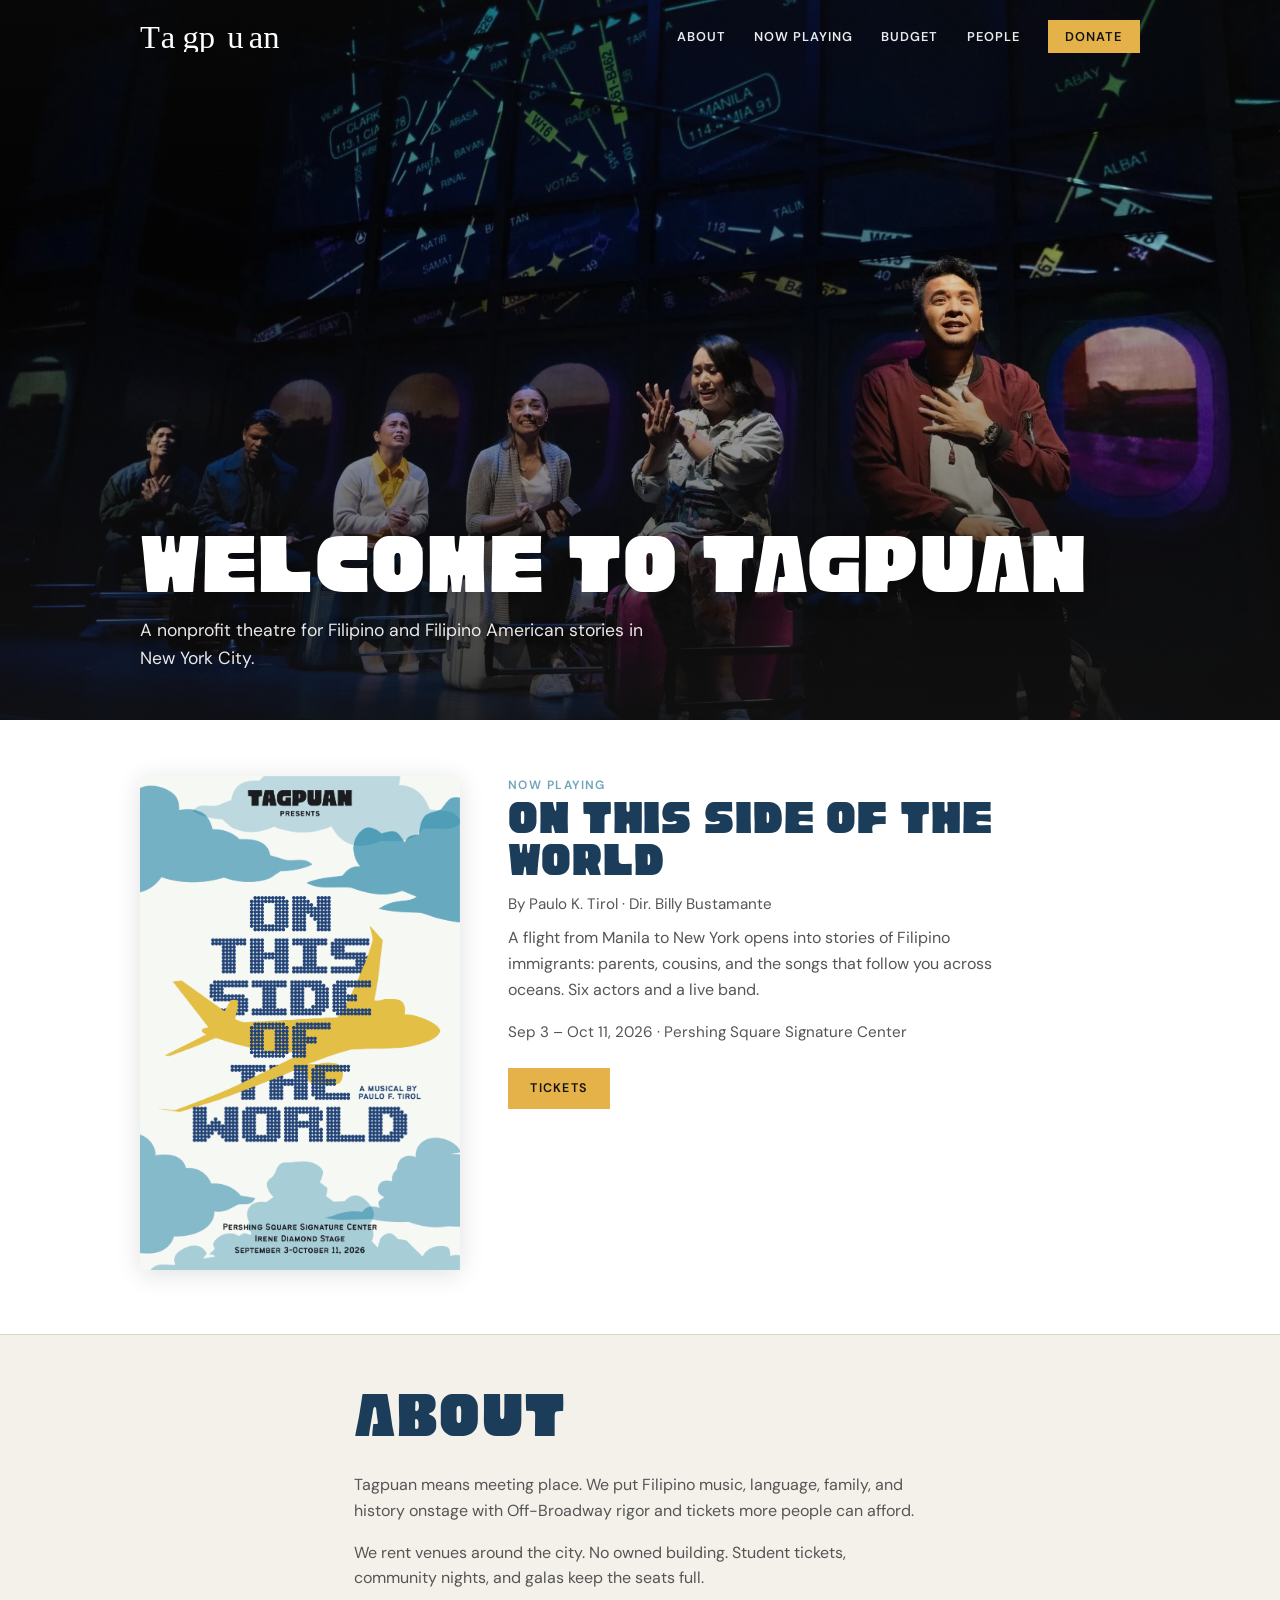
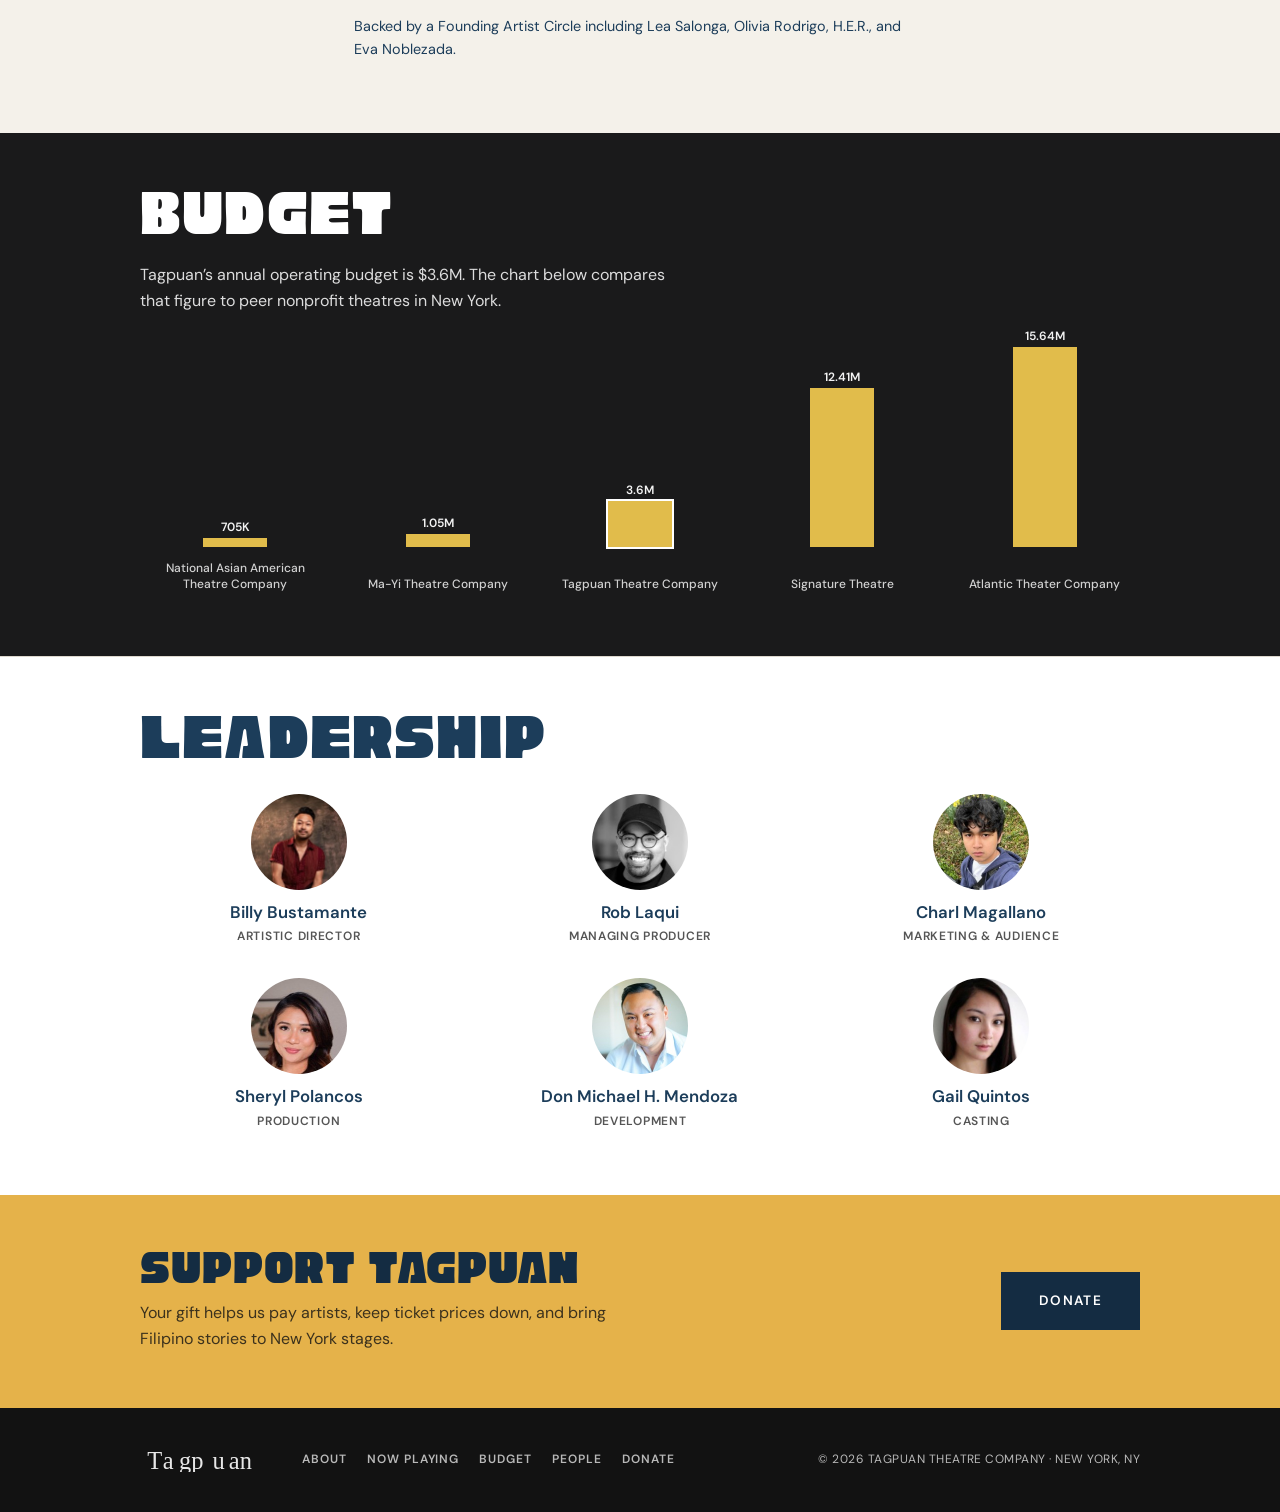
==== index.html @ f2539e23 "Add Tagpuan Theatre Company class website. Single-page site with hero, show, budget chart, leadershi" ====
<!DOCTYPE html>
<html lang="en">
<head>
  <meta charset="UTF-8" />
  <meta name="viewport" content="width=device-width, initial-scale=1.0" />
  <meta name="description" content="Tagpuan Theatre Company — Filipino and Filipino American stories on New York stages." />
  <title>Tagpuan Theatre Company</title>
  <link rel="preconnect" href="https://fonts.googleapis.com" />
  <link rel="preconnect" href="https://fonts.gstatic.com" crossorigin />
  <link href="https://fonts.googleapis.com/css2?family=DM+Sans:wght@400;500;600&display=swap" rel="stylesheet" />
  <link rel="stylesheet" href="styles.css" />
</head>
<body>
  <main>
    <section class="hero" aria-labelledby="hero-heading">
      <header class="site-header">
        <nav class="nav" aria-label="Main">
          <a class="logo" href="#">
            <img src="Tagpuan.svg" alt="Tagpuan" width="130" height="27" />
          </a>
          <button class="nav-toggle" type="button" aria-expanded="false" aria-controls="nav-menu" aria-label="Open menu">
            <span></span><span></span><span></span>
          </button>
          <ul id="nav-menu" class="nav-links">
            <li><a href="#about">About</a></li>
            <li><a href="#show">Now Playing</a></li>
            <li><a href="#budget">Budget</a></li>
            <li><a href="#people">People</a></li>
            <li><a href="#support" class="btn-nav">Donate</a></li>
          </ul>
        </nav>
      </header>
      <img
        class="hero-img"
        src="actors.png"
        alt="Cast of On This Side of the World on stage"
        width="1600"
        height="900"
      />
      <div class="hero-content wrap">
        <h1 id="hero-heading">Welcome to Tagpuan</h1>
        <p class="hero-lead">
          A nonprofit theatre for Filipino and Filipino American stories in New York City.
        </p>
      </div>
    </section>

    <section id="show" class="now-playing">
      <div class="wrap">
        <article class="show-card">
          <a class="show-poster-link" href="#support">
            <img
              src="OTSOTW.png"
              alt="On This Side of the World poster"
              width="1651"
              height="2551"
            />
          </a>
          <div class="show-info">
            <p class="show-kicker">Now Playing</p>
            <h2>On This Side of the World</h2>
            <p class="show-meta">By Paulo K. Tirol · Dir. Billy Bustamante</p>
            <p class="show-blurb">
              A flight from Manila to New York opens into stories of Filipino immigrants: parents, cousins,
              and the songs that follow you across oceans. Six actors and a live band.
            </p>
            <p class="show-dates">Sep 3 – Oct 11, 2026 · Pershing Square Signature Center</p>
            <a class="btn" href="#support">Tickets</a>
          </div>
        </article>
      </div>
    </section>

    <section id="about" class="about">
      <div class="wrap about-wrap">
        <h2 class="block-title">About</h2>
        <p>
          Tagpuan means meeting place. We put Filipino music, language, family, and history onstage
          with Off-Broadway rigor and tickets more people can afford.
        </p>
        <p>
          We rent venues around the city. No owned building. Student tickets, community nights, and galas
          keep the seats full.
        </p>
        <p class="about-note">
          Backed by a Founding Artist Circle including Lea Salonga, Olivia Rodrigo, H.E.R., and Eva Noblezada.
        </p>
      </div>
    </section>

    <section id="budget" class="budget">
      <div class="wrap">
        <h2 class="budget-heading">Budget</h2>
        <p class="budget-note">
          Tagpuan’s annual operating budget is $3.6M. The chart below compares that figure to peer nonprofit theatres in New York.
        </p>
        <figure class="budget-chart" aria-label="Annual operating budgets: National Asian American Theatre Company, Ma-Yi Theatre Company, Tagpuan Theatre Company, Signature Theatre, Atlantic Theater Company">
          <div class="bars" role="list">
            <div class="bar" role="listitem">
              <div class="bar-body">
                <div class="bar-column">
                  <span class="bar-value">705K</span>
                  <span class="bar-fill" style="height: 9px"></span>
                </div>
              </div>
              <span class="bar-label">National Asian American Theatre Company</span>
            </div>
            <div class="bar" role="listitem">
              <div class="bar-body">
                <div class="bar-column">
                  <span class="bar-value">1.05M</span>
                  <span class="bar-fill" style="height: 13px"></span>
                </div>
              </div>
              <span class="bar-label">Ma-Yi Theatre Company</span>
            </div>
            <div class="bar bar--tagpuan" role="listitem">
              <div class="bar-body">
                <div class="bar-column">
                  <span class="bar-value">3.6M</span>
                  <span class="bar-fill" style="height: 46px"></span>
                </div>
              </div>
              <span class="bar-label">Tagpuan Theatre Company</span>
            </div>
            <div class="bar" role="listitem">
              <div class="bar-body">
                <div class="bar-column">
                  <span class="bar-value">12.41M</span>
                  <span class="bar-fill" style="height: 159px"></span>
                </div>
              </div>
              <span class="bar-label">Signature Theatre</span>
            </div>
            <div class="bar" role="listitem">
              <div class="bar-body">
                <div class="bar-column">
                  <span class="bar-value">15.64M</span>
                  <span class="bar-fill" style="height: 200px"></span>
                </div>
              </div>
              <span class="bar-label">Atlantic Theater Company</span>
            </div>
          </div>
        </figure>
      </div>
    </section>


    <section id="people" class="people">
      <div class="wrap">
        <h2 class="block-title">Leadership</h2>
        <ul class="people-grid">
          <li>
            <img src="images/team/billy-bustamante-web.jpeg" alt="Billy Bustamante" width="120" height="120" />
            <span class="name">Billy Bustamante</span>
            <span class="role">Artistic Director</span>
          </li>
          <li>
            <img src="images/team/rob-laqui-web.jpeg" alt="Rob Laqui" width="120" height="120" />
            <span class="name">Rob Laqui</span>
            <span class="role">Managing Producer</span>
          </li>
          <li>
            <img src="images/team/charl-magallano-web.jpeg" alt="Charl Magallano" width="120" height="120" />
            <span class="name">Charl Magallano</span>
            <span class="role">Marketing &amp; Audience</span>
          </li>
          <li>
            <img src="images/team/sheryl-polancos-web.jpeg" alt="Sheryl Polancos" width="120" height="120" />
            <span class="name">Sheryl Polancos</span>
            <span class="role">Production</span>
          </li>
          <li>
            <img src="images/team/don-michael-mendoza-web.jpeg" alt="Don Michael H. Mendoza" width="120" height="120" />
            <span class="name">Don Michael H. Mendoza</span>
            <span class="role">Development</span>
          </li>
          <li>
            <img src="images/team/gail-quintos-web.jpeg" alt="Gail Quintos" width="120" height="120" />
            <span class="name">Gail Quintos</span>
            <span class="role">Casting</span>
          </li>
        </ul>
      </div>
    </section>

    <section id="support" class="cta-band">
      <div class="wrap cta-wrap">
        <div class="cta-copy">
          <h2>Support Tagpuan</h2>
          <p>Your gift helps us pay artists, keep ticket prices down, and bring Filipino stories to New York stages.</p>
        </div>
        <a class="btn btn-cta" href="mailto:hello@tagpuantheatre.org">Donate</a>
      </div>
    </section>
  </main>

  <footer class="site-footer">
    <div class="wrap footer-wrap">
      <img src="Tagpuan.svg" alt="" class="footer-logo" width="130" height="27" />
      <nav aria-label="Footer">
        <a href="#about">About</a>
        <a href="#show">Now Playing</a>
        <a href="#budget">Budget</a>
        <a href="#people">People</a>
        <a href="#support">Donate</a>
      </nav>
      <p class="copy">&copy; 2026 Tagpuan Theatre Company · New York, NY</p>
    </div>
  </footer>

  <script src="script.js"></script>
</body>
</html>
---- styles.css ----
/* Tagpuan — Atlantic-simple layout, poster + infographic palette */
@font-face {
  font-family: "Cubao";
  src: url("Cubao/CubaoFree2-Regular.ttf") format("truetype");
  font-weight: 400;
  font-style: normal;
  font-display: swap;
}

:root {
  --cream: #f4f1ea;
  --navy: #1c3d5a;
  --navy-deep: #142c42;
  --gold: #e5b24a;
  --gold-chart: #e1bc4b;
  --ink: #121212;
  --charcoal: #1a1a1b;
  --muted: #555;
  --line: #ddd8ce;
  --sky: #6fa4b8;
  --sky-pill: #2a4a6b;
  --display: "Cubao", "Arial Narrow", sans-serif;
  --body: "DM Sans", system-ui, sans-serif;
}

*,
*::before,
*::after {
  box-sizing: border-box;
}

html {
  scroll-behavior: smooth;
}

body {
  margin: 0;
  font-family: var(--body);
  font-size: 1rem;
  line-height: 1.6;
  color: var(--ink);
  background: #fff;
}

img {
  display: block;
  max-width: 100%;
  height: auto;
}

a {
  color: inherit;
}

.wrap {
  width: min(1000px, 92vw);
  margin-inline: auto;
}

/* Type */
.block-title,
h1,
h2,
h3,
.cta-band h2 {
  font-family: var(--display);
  font-weight: 400;
  line-height: 0.95;
  text-transform: uppercase;
  letter-spacing: 0.02em;
}

.block-title {
  font-size: clamp(2.5rem, 6vw, 3.75rem);
  color: var(--navy);
  margin: 0 0 1.5rem;
}

/* Header — overlays hero image */
.site-header {
  position: absolute;
  top: 0;
  left: 0;
  right: 0;
  z-index: 200;
  background: transparent;
  border: none;
}

.nav {
  display: flex;
  align-items: center;
  justify-content: space-between;
  width: min(1000px, 92vw);
  margin-inline: auto;
  padding: 1.25rem 0;
}

.logo img {
  height: 32px;
  width: auto;
}

.nav-links {
  display: flex;
  align-items: center;
  gap: 1.75rem;
  list-style: none;
  margin: 0;
  padding: 0;
}

.nav-links a {
  font-size: 0.8rem;
  font-weight: 600;
  letter-spacing: 0.08em;
  text-transform: uppercase;
  text-decoration: none;
  color: rgba(255, 255, 255, 0.92);
}

.nav-links a:hover {
  color: #fff;
}

.btn-nav {
  background: var(--gold) !important;
  color: var(--ink) !important;
  padding: 0.5rem 1.1rem !important;
}

.btn-nav:hover {
  background: var(--navy) !important;
  color: var(--cream) !important;
}

.nav-toggle {
  display: none;
  flex-direction: column;
  justify-content: center;
  gap: 5px;
  width: 32px;
  height: 32px;
  padding: 0;
  background: none;
  border: none;
  cursor: pointer;
}

.nav-toggle span {
  display: block;
  width: 24px;
  height: 2px;
  background: #fff;
  transition: transform 0.2s ease, opacity 0.2s ease;
}

.nav-toggle[aria-expanded="true"] span:nth-child(1) {
  transform: translateY(7px) rotate(45deg);
}

.nav-toggle[aria-expanded="true"] span:nth-child(2) {
  opacity: 0;
}

.nav-toggle[aria-expanded="true"] span:nth-child(3) {
  transform: translateY(-7px) rotate(-45deg);
}

/* Buttons */
.btn {
  display: inline-block;
  padding: 0.65rem 1.4rem;
  font-size: 0.78rem;
  font-weight: 600;
  letter-spacing: 0.1em;
  text-transform: uppercase;
  text-decoration: none;
  background: var(--gold);
  color: var(--ink);
  border: none;
}

.btn:hover {
  background: var(--navy);
  color: var(--cream);
}

/* Hero — image with nav + welcome text on top */
.hero {
  position: relative;
  min-height: min(88vh, 720px);
  display: flex;
  flex-direction: column;
  justify-content: flex-end;
}

.hero-img {
  position: absolute;
  inset: 0;
  width: 100%;
  height: 100%;
  object-fit: cover;
  object-position: center 35%;
}

.hero::after {
  content: "";
  position: absolute;
  inset: 0;
  background: linear-gradient(
    to bottom,
    rgba(18, 18, 18, 0.35) 0%,
    rgba(18, 18, 18, 0.1) 35%,
    rgba(18, 18, 18, 0.55) 70%,
    rgba(18, 18, 18, 0.82) 100%
  );
  pointer-events: none;
}

.hero-content {
  position: relative;
  z-index: 2;
  padding: 0 0 3rem;
}

.hero h1 {
  font-size: clamp(3rem, 8vw, 5rem);
  color: #fff;
  margin: 0 0 0.5rem;
  text-shadow: 0 2px 24px rgba(0, 0, 0, 0.35);
}

.hero-lead {
  margin: 0;
  font-size: 1.1rem;
  color: rgba(255, 255, 255, 0.9);
  max-width: 42ch;
  text-shadow: 0 1px 12px rgba(0, 0, 0, 0.4);
}

/* Now playing — poster + info, Atlantic show row */
.now-playing {
  padding: 3.5rem 0 4rem;
  background: #fff;
}

.show-card {
  display: grid;
  grid-template-columns: minmax(260px, 320px) 1fr;
  gap: 3rem;
  align-items: start;
}

.show-poster-link {
  display: block;
  line-height: 0;
}

.show-poster-link img {
  width: 100%;
  box-shadow: 0 4px 24px rgba(0, 0, 0, 0.12);
}

.show-kicker {
  margin: 0 0 0.35rem;
  font-family: var(--body);
  font-size: 0.75rem;
  font-weight: 600;
  letter-spacing: 0.12em;
  text-transform: uppercase;
  color: var(--sky);
}

.show-info h2 {
  font-size: clamp(2rem, 5vw, 2.75rem);
  color: var(--navy);
  margin: 0 0 0.5rem;
}

.show-meta,
.show-dates {
  margin: 0 0 0.5rem;
  font-size: 0.95rem;
  color: var(--muted);
}

.show-blurb {
  margin: 0 0 1rem;
  max-width: 46ch;
  font-size: 1rem;
  line-height: 1.65;
  color: var(--muted);
}

.show-dates {
  margin-bottom: 1.5rem;
}

/* About */
.about {
  padding: 3.5rem 0;
  background: var(--cream);
  border-top: 1px solid var(--line);
}

.about-wrap {
  max-width: 52ch;
}

.about-wrap p {
  margin: 0 0 1rem;
  color: var(--muted);
}

.about-note {
  margin-top: 1.5rem !important;
  font-size: 0.9rem;
  color: var(--navy) !important;
}

/* Budget */
.budget {
  padding: 3.5rem 0 4rem;
  background: var(--charcoal);
  color: #fff;
}

.budget-heading {
  font-family: var(--display);
  font-size: clamp(2.5rem, 6vw, 3.75rem);
  font-weight: 400;
  line-height: 0.95;
  letter-spacing: 0.02em;
  text-transform: uppercase;
  color: #fff;
  margin: 0 0 1rem;
}

.budget-note {
  margin: 0 0 2rem;
  max-width: 48ch;
  font-size: 1rem;
  line-height: 1.65;
  color: rgba(255, 255, 255, 0.85);
}

.budget-chart {
  margin: 0;
  width: 100%;
}

.bars {
  display: grid;
  grid-template-columns: repeat(5, 1fr);
  gap: 1rem 0.75rem;
  align-items: end;
}

.bar {
  display: flex;
  flex-direction: column;
  align-items: center;
  min-width: 0;
}

.bar-body {
  display: flex;
  align-items: flex-end;
  justify-content: center;
  width: 100%;
  height: 200px;
}

.bar-column {
  display: flex;
  flex-direction: column;
  align-items: center;
  justify-content: flex-end;
}

.bar-value {
  font-family: var(--body);
  font-size: 0.75rem;
  font-weight: 600;
  line-height: 1;
  margin-bottom: 0.3rem;
  white-space: nowrap;
  color: rgba(255, 255, 255, 0.95);
}

.bar-fill {
  display: block;
  width: 64px;
  min-height: 4px;
  background: var(--gold-chart);
}

.bar--tagpuan .bar-fill {
  box-shadow: 0 0 0 2px #fff;
}

.bar-label {
  margin-top: 0.75rem;
  min-height: 2.8em;
  width: 100%;
  display: flex;
  align-items: flex-end;
  justify-content: center;
  font-family: var(--body);
  font-size: clamp(0.62rem, 1.4vw, 0.75rem);
  font-weight: 500;
  text-align: center;
  line-height: 1.3;
  color: rgba(255, 255, 255, 0.8);
  text-wrap: balance;
}

/* People — simple photo grid */
.people {
  padding: 3.5rem 0 4rem;
  background: #fff;
  border-top: 1px solid var(--line);
}

.people-grid {
  list-style: none;
  margin: 0;
  padding: 0;
  display: grid;
  grid-template-columns: repeat(3, 1fr);
  gap: 2rem 1.5rem;
}

.people-grid li {
  text-align: center;
}

.people-grid img {
  width: 96px;
  height: 96px;
  margin: 0 auto 0.75rem;
  border-radius: 50%;
  object-fit: cover;
  object-position: top center;
}

.people-grid .name {
  display: block;
  font-family: var(--body);
  font-size: 1.05rem;
  font-weight: 600;
  color: var(--navy);
  line-height: 1.3;
}

.people-grid .role {
  display: block;
  margin-top: 0.2rem;
  font-size: 0.75rem;
  font-weight: 600;
  letter-spacing: 0.06em;
  text-transform: uppercase;
  color: var(--muted);
}

/* Support CTA */
.cta-band {
  padding: 3.5rem 0;
  background: var(--gold);
}

.cta-wrap {
  display: grid;
  grid-template-columns: 1fr auto;
  align-items: center;
  gap: 2rem 3rem;
}

.cta-copy h2 {
  font-family: var(--display);
  font-size: clamp(2rem, 5vw, 2.75rem);
  color: var(--navy-deep);
  margin: 0 0 0.5rem;
  line-height: 0.95;
}

.cta-copy p {
  margin: 0;
  max-width: 44ch;
  font-size: 1rem;
  line-height: 1.6;
  color: rgba(18, 18, 18, 0.8);
}

.btn-cta {
  flex-shrink: 0;
  padding: 1rem 2.25rem;
  font-size: 0.85rem;
  background: var(--navy-deep);
  color: #fff;
  border: 2px solid var(--navy-deep);
}

.btn-cta:hover {
  background: transparent;
  color: var(--navy-deep);
}

/* Footer */
.site-footer {
  padding: 2.5rem 0;
  background: var(--ink);
  color: rgba(255, 255, 255, 0.7);
}

.footer-wrap {
  display: flex;
  flex-wrap: wrap;
  align-items: center;
  gap: 1.5rem 2rem;
}

.footer-logo {
  height: 24px;
  filter: brightness(0) invert(1);
  opacity: 0.9;
}

.site-footer nav {
  display: flex;
  flex-wrap: wrap;
  gap: 1.25rem;
}

.site-footer nav a {
  font-size: 0.75rem;
  font-weight: 600;
  letter-spacing: 0.08em;
  text-transform: uppercase;
  text-decoration: none;
  color: rgba(255, 255, 255, 0.7);
}

.site-footer nav a:hover {
  color: #fff;
}

.copy {
  margin: 0;
  margin-left: auto;
  font-size: 0.75rem;
  letter-spacing: 0.04em;
  text-transform: uppercase;
}

body.nav-open {
  overflow: hidden;
}

/* Mobile */
@media (max-width: 720px) {
  .site-header {
    position: fixed;
    top: 0;
    left: 0;
    right: 0;
    z-index: 600;
  }

  .nav-toggle {
    display: flex;
  }

  .logo,
  .nav-toggle {
    position: relative;
    z-index: 510;
  }

  .nav {
    width: min(1000px, 92vw);
    padding: 1rem 0;
  }

  .nav-links {
    position: fixed;
    inset: 0;
    z-index: 500;
    display: flex;
    flex-direction: column;
    align-items: stretch;
    justify-content: flex-start;
    gap: 0;
    margin: 0;
    padding: 5.25rem max(8vw, 1.25rem) 2rem;
    background: #142c42;
    opacity: 0;
    visibility: hidden;
    pointer-events: none;
    transition: opacity 0.2s ease, visibility 0.2s ease;
  }

  .nav-links.is-open {
    opacity: 1;
    visibility: visible;
    pointer-events: auto;
  }

  .nav-links li {
    width: 100%;
    padding: 0;
  }

  .nav-links a:not(.btn-nav) {
    display: block;
    padding: 0.85rem 0;
    font-family: var(--body);
    font-size: 1rem;
    font-weight: 600;
    letter-spacing: 0.06em;
    text-transform: uppercase;
    text-decoration: none;
    color: rgba(255, 255, 255, 0.92);
  }

  .nav-links a:not(.btn-nav):hover {
    color: var(--gold);
  }

  .nav-links li:last-child {
    margin-top: auto;
    padding-top: 1.5rem;
  }

  .nav-links .btn-nav {
    display: block;
    width: 100%;
    text-align: center;
    padding: 0.9rem 1.25rem !important;
    font-size: 0.8rem !important;
    border: none !important;
    background: var(--gold) !important;
    color: var(--ink) !important;
  }

  .nav-links .btn-nav:hover {
    background: #fff !important;
  }

  .show-card {
    grid-template-columns: minmax(200px, 240px) 1fr;
    gap: 1.5rem;
  }

  .bars {
    grid-template-columns: repeat(3, 1fr);
    row-gap: 2rem;
  }

  .people-grid {
    grid-template-columns: repeat(2, 1fr);
  }

  .cta-wrap {
    grid-template-columns: 1fr;
    text-align: center;
    gap: 1.5rem;
  }

  .cta-copy p {
    margin-inline: auto;
  }

  .btn-cta {
    width: 100%;
    max-width: 280px;
    margin-inline: auto;
  }

  .copy {
    margin-left: 0;
  }
}

@media (max-width: 480px) {
  .show-card {
    grid-template-columns: 1fr;
  }

  .show-poster-link {
    max-width: 240px;
  }

  .bars {
    grid-template-columns: 1fr 1fr;
    gap: 1.5rem 1rem;
  }

  .people-grid {
    grid-template-columns: 1fr 1fr;
  }
}
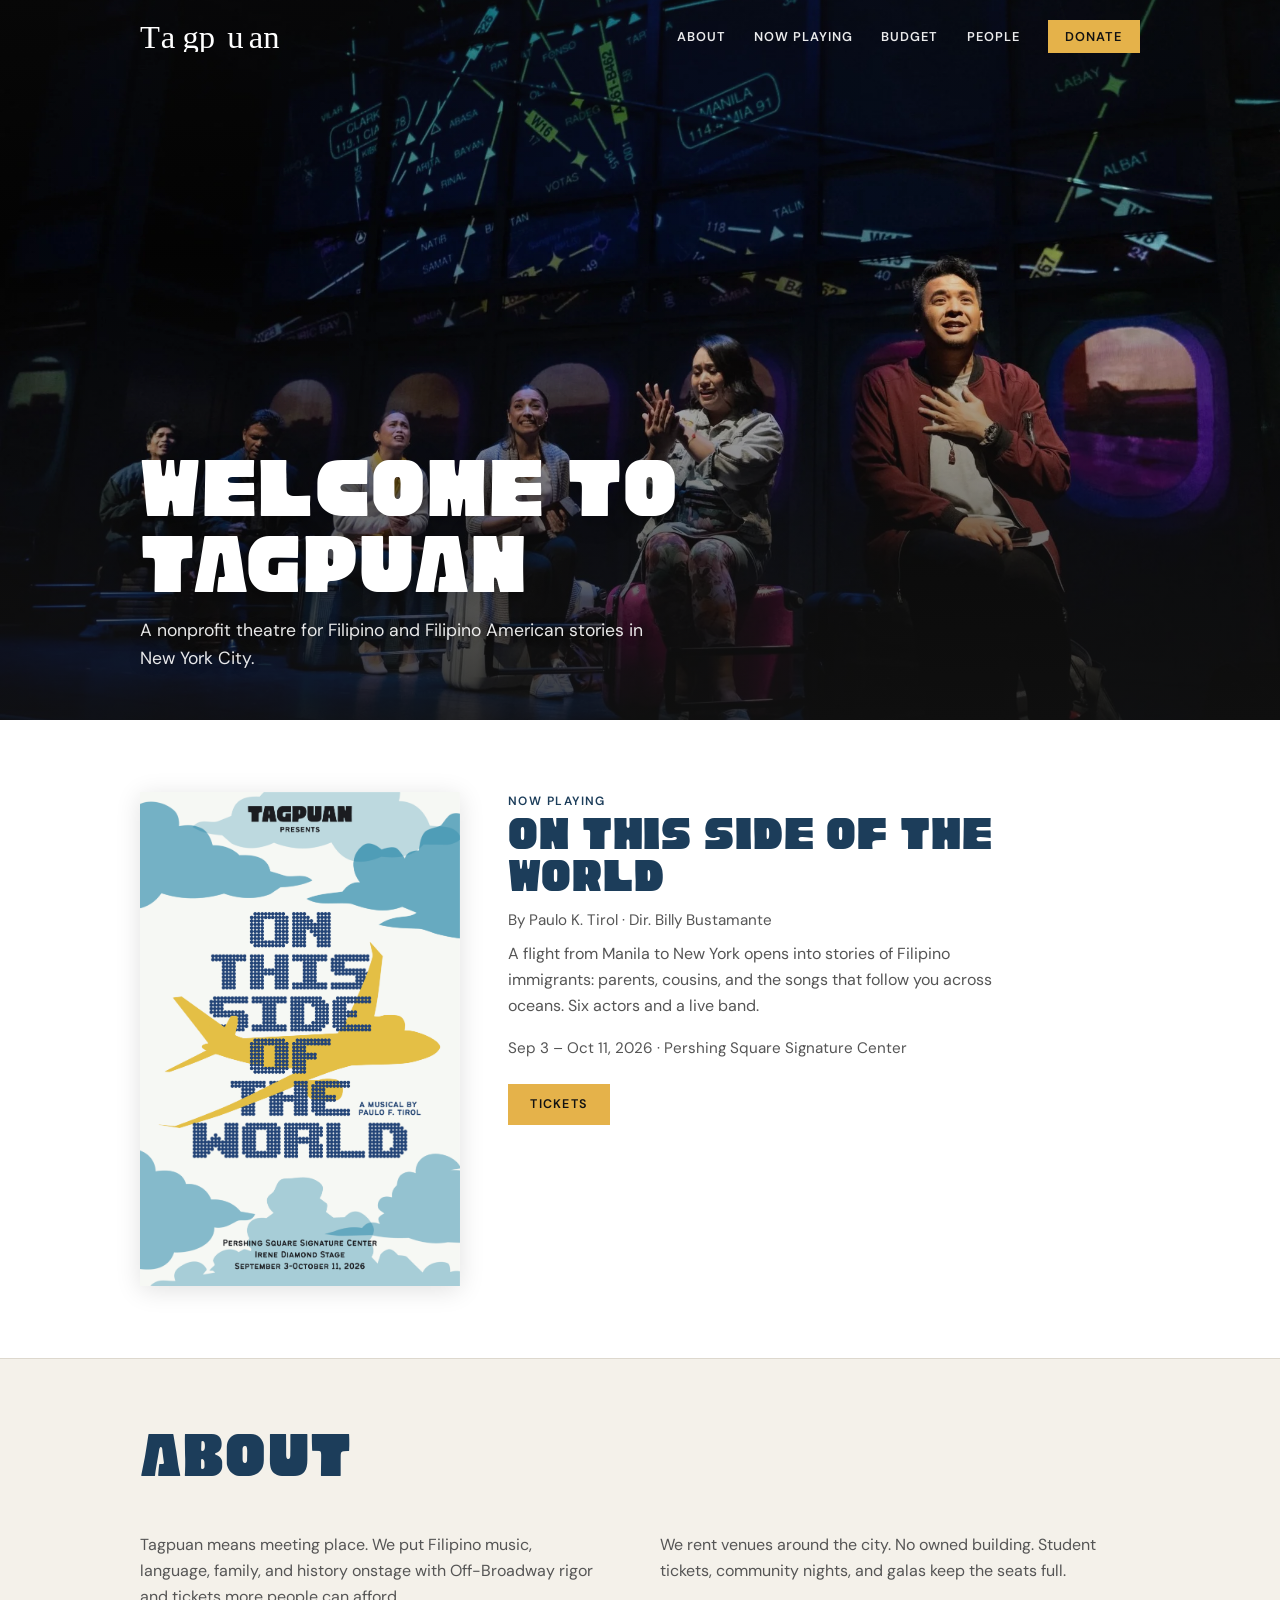
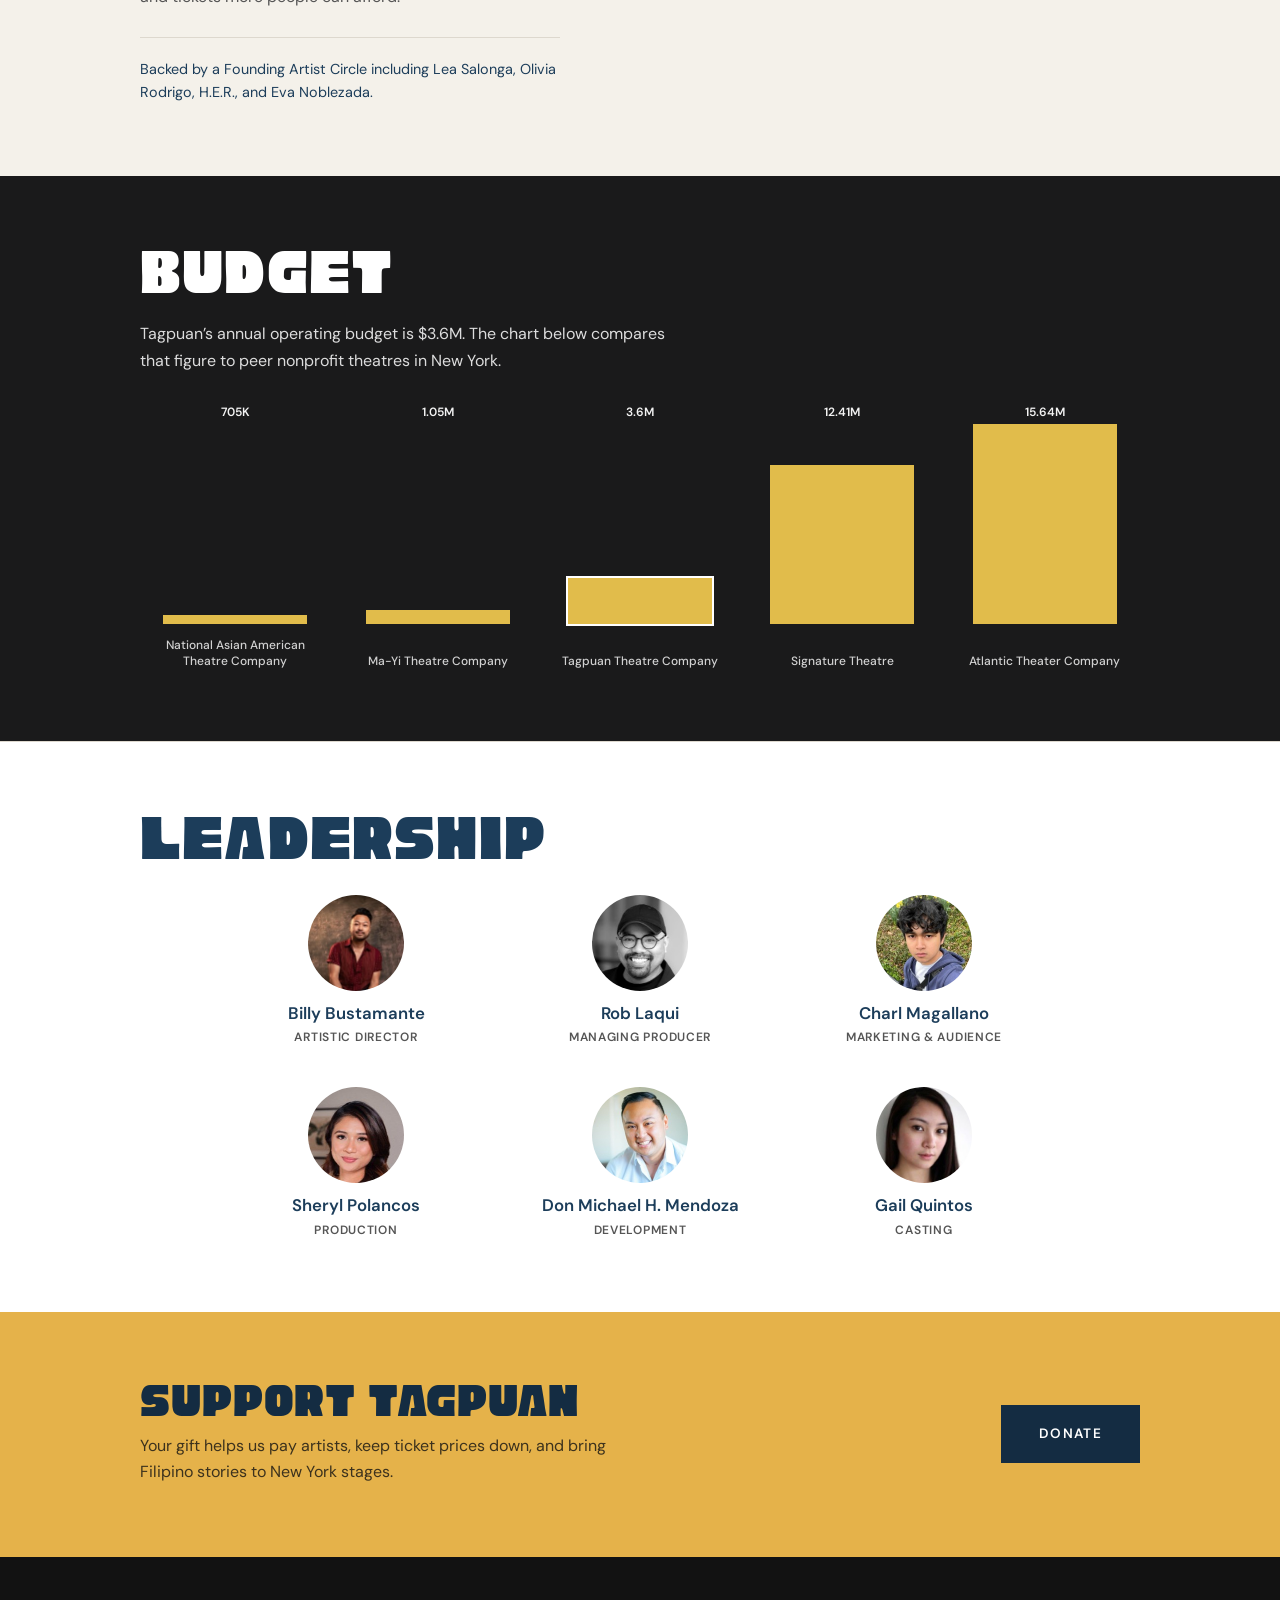
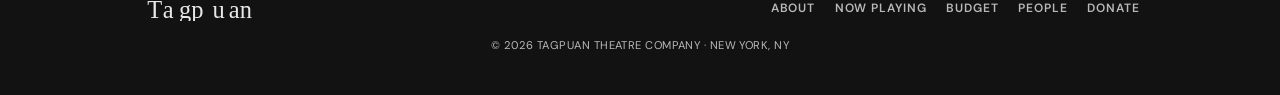
==== commit c469f4f7: "Polish layout, chart scaling, and UI details. Fix about grid, proportional budget bars, footer nav, " ====
--- a/index.html
+++ b/index.html
@@ -38,7 +38,7 @@
         height="900"
       />
       <div class="hero-content wrap">
-        <h1 id="hero-heading">Welcome to Tagpuan</h1>
+        <h1 id="hero-heading">Welcome to<br />Tagpuan</h1>
         <p class="hero-lead">
           A nonprofit theatre for Filipino and Filipino American stories in New York City.
         </p>
@@ -98,45 +98,45 @@
           <div class="bars" role="list">
             <div class="bar" role="listitem">
               <div class="bar-body">
-                <div class="bar-column">
-                  <span class="bar-value">705K</span>
-                  <span class="bar-fill" style="height: 9px"></span>
+                <span class="bar-value">705K</span>
+                <div class="bar-track">
+                  <span class="bar-fill" style="--scale: 0.0451"></span>
                 </div>
               </div>
               <span class="bar-label">National Asian American Theatre Company</span>
             </div>
             <div class="bar" role="listitem">
               <div class="bar-body">
-                <div class="bar-column">
-                  <span class="bar-value">1.05M</span>
-                  <span class="bar-fill" style="height: 13px"></span>
+                <span class="bar-value">1.05M</span>
+                <div class="bar-track">
+                  <span class="bar-fill" style="--scale: 0.0671"></span>
                 </div>
               </div>
               <span class="bar-label">Ma-Yi Theatre Company</span>
             </div>
             <div class="bar bar--tagpuan" role="listitem">
               <div class="bar-body">
-                <div class="bar-column">
-                  <span class="bar-value">3.6M</span>
-                  <span class="bar-fill" style="height: 46px"></span>
+                <span class="bar-value">3.6M</span>
+                <div class="bar-track">
+                  <span class="bar-fill" style="--scale: 0.2302"></span>
                 </div>
               </div>
               <span class="bar-label">Tagpuan Theatre Company</span>
             </div>
             <div class="bar" role="listitem">
               <div class="bar-body">
-                <div class="bar-column">
-                  <span class="bar-value">12.41M</span>
-                  <span class="bar-fill" style="height: 159px"></span>
+                <span class="bar-value">12.41M</span>
+                <div class="bar-track">
+                  <span class="bar-fill" style="--scale: 0.7935"></span>
                 </div>
               </div>
               <span class="bar-label">Signature Theatre</span>
             </div>
             <div class="bar" role="listitem">
               <div class="bar-body">
-                <div class="bar-column">
-                  <span class="bar-value">15.64M</span>
-                  <span class="bar-fill" style="height: 200px"></span>
+                <span class="bar-value">15.64M</span>
+                <div class="bar-track">
+                  <span class="bar-fill" style="--scale: 1"></span>
                 </div>
               </div>
               <span class="bar-label">Atlantic Theater Company</span>
--- a/styles.css
+++ b/styles.css
@@ -21,6 +21,9 @@
   --sky-pill: #2a4a6b;
   --display: "Cubao", "Arial Narrow", sans-serif;
   --body: "DM Sans", system-ui, sans-serif;
+  --section-y: clamp(3rem, 7vw, 4.5rem);
+  --wrap: min(1000px, 92vw);
+  --header-offset: 4.5rem;
 }
 
 *,
@@ -31,6 +34,7 @@
 
 html {
   scroll-behavior: smooth;
+  scroll-padding-top: var(--header-offset);
 }
 
 body {
@@ -53,8 +57,12 @@
 }
 
 .wrap {
-  width: min(1000px, 92vw);
+  width: var(--wrap);
   margin-inline: auto;
+}
+
+section[id] {
+  scroll-margin-top: var(--header-offset);
 }
 
 /* Type */
@@ -241,7 +249,7 @@
 
 /* Now playing — poster + info, Atlantic show row */
 .now-playing {
-  padding: 3.5rem 0 4rem;
+  padding: var(--section-y) 0;
   background: #fff;
 }
 
@@ -269,7 +277,7 @@
   font-weight: 600;
   letter-spacing: 0.12em;
   text-transform: uppercase;
-  color: var(--sky);
+  color: var(--navy);
 }
 
 .show-info h2 {
@@ -299,29 +307,61 @@
 
 /* About */
 .about {
-  padding: 3.5rem 0;
+  padding: var(--section-y) 0;
   background: var(--cream);
   border-top: 1px solid var(--line);
 }
 
 .about-wrap {
+  display: grid;
+  gap: 1rem 2.5rem;
+}
+
+.about-wrap p {
+  margin: 0;
+  max-width: 42ch;
+  color: var(--muted);
+}
+
+.about-note {
+  grid-column: 1 / -1;
   max-width: 52ch;
-}
-
-.about-wrap p {
-  margin: 0 0 1rem;
-  color: var(--muted);
-}
-
-.about-note {
-  margin-top: 1.5rem !important;
+  margin-top: 0.5rem !important;
+  padding-top: 1.25rem;
+  border-top: 1px solid var(--line);
   font-size: 0.9rem;
   color: var(--navy) !important;
 }
 
+@media (min-width: 721px) {
+  .about-wrap {
+    grid-template-columns: 1fr 1fr;
+    gap: 1.25rem 2.5rem;
+  }
+
+  .about-wrap > .block-title {
+    grid-column: 1 / -1;
+  }
+
+  .about-wrap > p:nth-child(2) {
+    grid-column: 1;
+    grid-row: 2;
+  }
+
+  .about-wrap > p:nth-child(3) {
+    grid-column: 2;
+    grid-row: 2;
+    align-self: start;
+  }
+
+  .about-wrap > .about-note {
+    grid-row: 3;
+  }
+}
+
 /* Budget */
 .budget {
-  padding: 3.5rem 0 4rem;
+  padding: var(--section-y) 0;
   background: var(--charcoal);
   color: #fff;
 }
@@ -366,17 +406,9 @@
 
 .bar-body {
   display: flex;
-  align-items: flex-end;
-  justify-content: center;
-  width: 100%;
-  height: 200px;
-}
-
-.bar-column {
-  display: flex;
   flex-direction: column;
   align-items: center;
-  justify-content: flex-end;
+  width: 100%;
 }
 
 .bar-value {
@@ -384,15 +416,25 @@
   font-size: 0.75rem;
   font-weight: 600;
   line-height: 1;
-  margin-bottom: 0.3rem;
+  margin-bottom: 0.35rem;
   white-space: nowrap;
+  text-align: center;
   color: rgba(255, 255, 255, 0.95);
+}
+
+.bar-track {
+  display: flex;
+  align-items: flex-end;
+  justify-content: center;
+  width: 100%;
+  max-width: 9rem;
+  height: 200px;
 }
 
 .bar-fill {
   display: block;
-  width: 64px;
-  min-height: 4px;
+  width: 100%;
+  height: calc(var(--scale, 0) * 100%);
   background: var(--gold-chart);
 }
 
@@ -418,7 +460,7 @@
 
 /* People — simple photo grid */
 .people {
-  padding: 3.5rem 0 4rem;
+  padding: var(--section-y) 0;
   background: #fff;
   border-top: 1px solid var(--line);
 }
@@ -429,7 +471,9 @@
   padding: 0;
   display: grid;
   grid-template-columns: repeat(3, 1fr);
-  gap: 2rem 1.5rem;
+  gap: 2.5rem 2rem;
+  max-width: 820px;
+  margin-inline: auto;
 }
 
 .people-grid li {
@@ -466,7 +510,7 @@
 
 /* Support CTA */
 .cta-band {
-  padding: 3.5rem 0;
+  padding: var(--section-y) 0;
   background: var(--gold);
 }
 
@@ -515,22 +559,30 @@
 }
 
 .footer-wrap {
-  display: flex;
-  flex-wrap: wrap;
+  display: grid;
+  grid-template-columns: 1fr auto;
+  grid-template-rows: auto auto;
   align-items: center;
-  gap: 1.5rem 2rem;
+  gap: 1rem 2rem;
 }
 
 .footer-logo {
+  grid-column: 1;
+  grid-row: 1;
   height: 24px;
   filter: brightness(0) invert(1);
   opacity: 0.9;
+  justify-self: start;
 }
 
 .site-footer nav {
+  grid-column: 2;
+  grid-row: 1;
   display: flex;
-  flex-wrap: wrap;
-  gap: 1.25rem;
+  flex-wrap: nowrap;
+  justify-content: flex-end;
+  gap: clamp(0.75rem, 1.5vw, 1.25rem);
+  justify-self: end;
 }
 
 .site-footer nav a {
@@ -547,19 +599,45 @@
 }
 
 .copy {
+  grid-column: 1 / -1;
+  grid-row: 2;
   margin: 0;
-  margin-left: auto;
-  font-size: 0.75rem;
+  font-size: 0.7rem;
   letter-spacing: 0.04em;
   text-transform: uppercase;
+  text-align: center;
 }
 
 body.nav-open {
   overflow: hidden;
 }
 
-/* Mobile */
+/* Tablet / mobile layout */
+@media (max-width: 768px) {
+  .show-card {
+    grid-template-columns: 1fr;
+    gap: 2rem;
+  }
+
+  .show-poster-link {
+    max-width: min(280px, 72vw);
+    margin-inline: auto;
+  }
+
+  .show-info {
+    text-align: left;
+  }
+
+  .show-blurb {
+    max-width: none;
+  }
+}
+
 @media (max-width: 720px) {
+  .hero {
+    padding-top: var(--header-offset);
+  }
+
   .site-header {
     position: fixed;
     top: 0;
@@ -648,18 +726,33 @@
     background: #fff !important;
   }
 
-  .show-card {
-    grid-template-columns: minmax(200px, 240px) 1fr;
-    gap: 1.5rem;
+  .budget-chart {
+    margin-inline: calc((100vw - var(--wrap)) / -2);
+    padding-inline: max(4vw, calc((100vw - var(--wrap)) / 2));
+    overflow-x: auto;
+    -webkit-overflow-scrolling: touch;
+    scrollbar-width: thin;
   }
 
   .bars {
-    grid-template-columns: repeat(3, 1fr);
-    row-gap: 2rem;
+    grid-template-columns: repeat(5, minmax(4.5rem, 1fr));
+    min-width: 22rem;
+    gap: 0.75rem;
+  }
+
+  .bar-label {
+    min-height: 3.2em;
+    font-size: 0.62rem;
+  }
+
+  .bar-track {
+    max-width: 5.5rem;
   }
 
   .people-grid {
     grid-template-columns: repeat(2, 1fr);
+    max-width: none;
+    gap: 2rem 1.25rem;
   }
 
   .cta-wrap {
@@ -678,26 +771,30 @@
     margin-inline: auto;
   }
 
+  .footer-wrap {
+    grid-template-columns: 1fr;
+    grid-template-rows: auto auto auto;
+    justify-items: center;
+    text-align: center;
+    gap: 1.25rem;
+  }
+
+  .footer-logo {
+    grid-column: 1;
+    grid-row: 1;
+    justify-self: center;
+  }
+
+  .site-footer nav {
+    grid-column: 1;
+    grid-row: 2;
+    justify-self: center;
+    justify-content: center;
+    flex-wrap: wrap;
+  }
+
   .copy {
-    margin-left: 0;
-  }
-}
-
-@media (max-width: 480px) {
-  .show-card {
-    grid-template-columns: 1fr;
-  }
-
-  .show-poster-link {
-    max-width: 240px;
-  }
-
-  .bars {
-    grid-template-columns: 1fr 1fr;
-    gap: 1.5rem 1rem;
-  }
-
-  .people-grid {
-    grid-template-columns: 1fr 1fr;
-  }
-}
+    grid-column: 1;
+    grid-row: 3;
+  }
+}
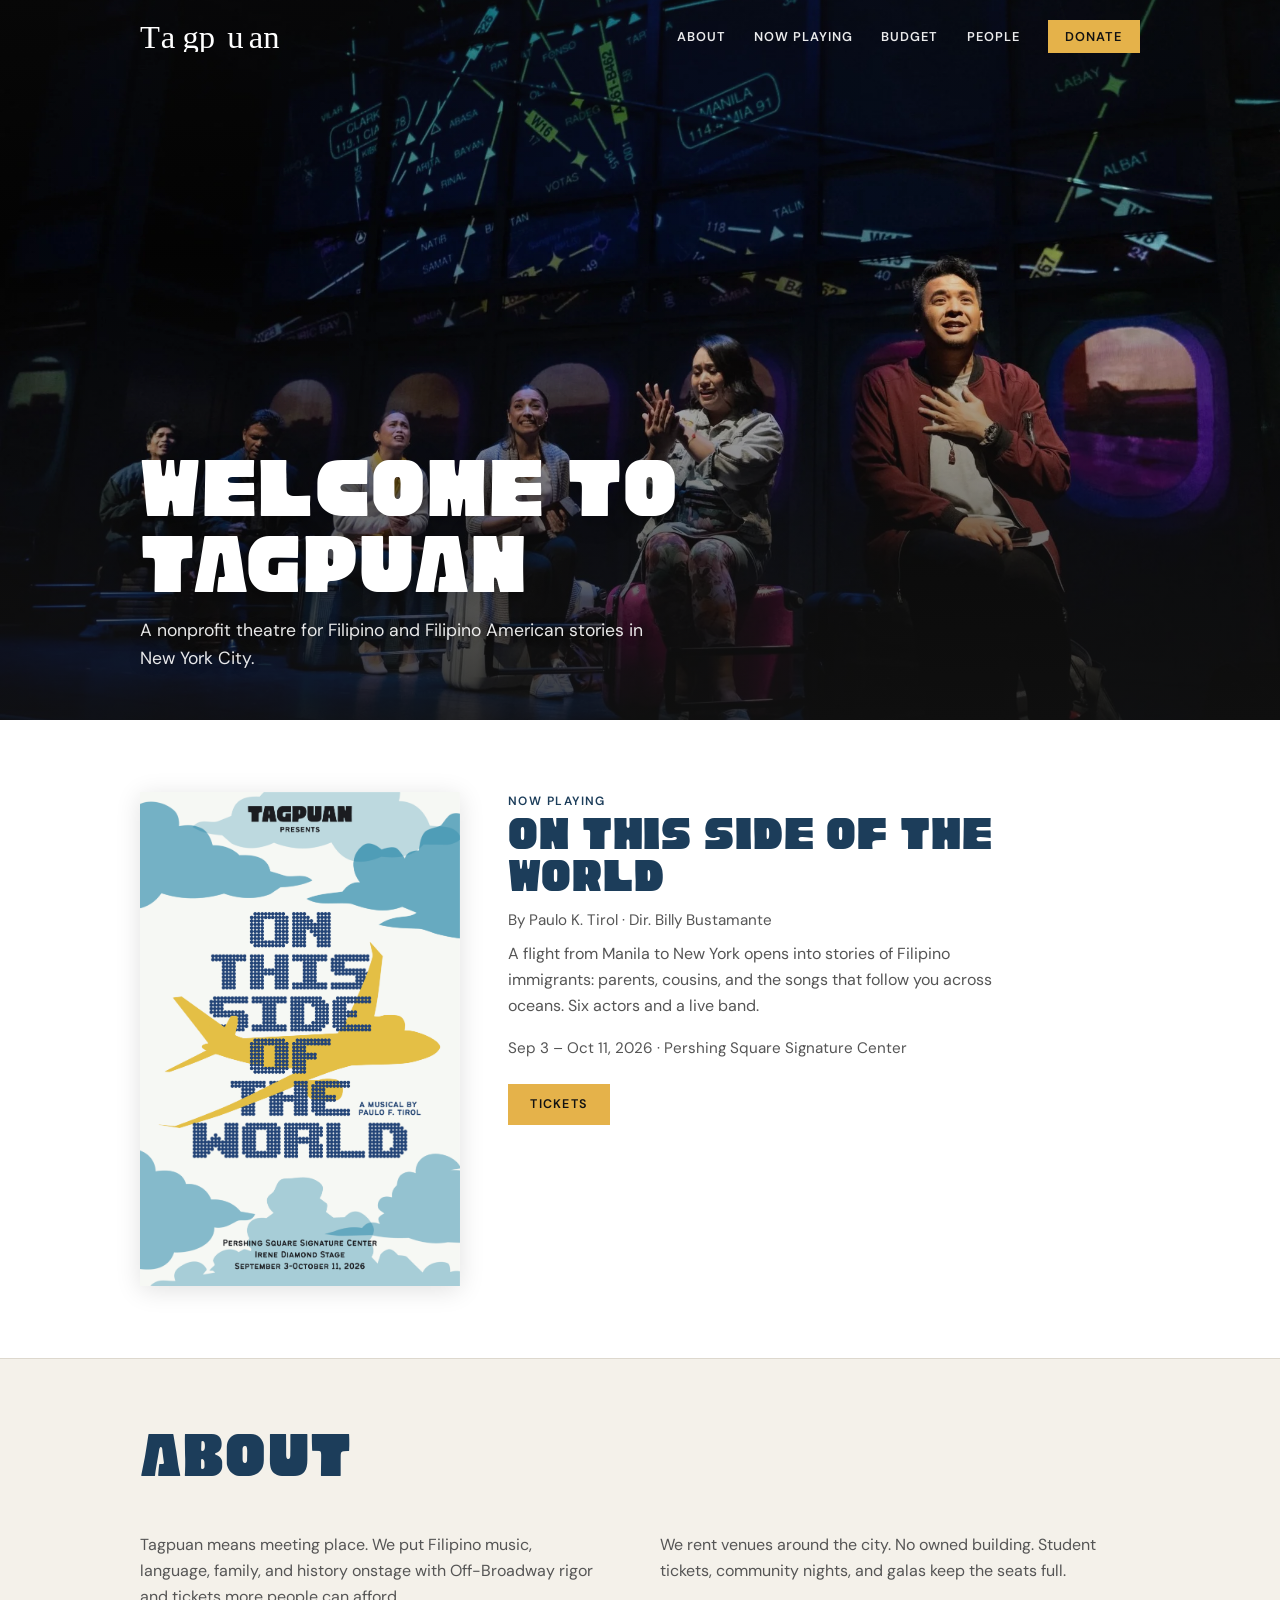
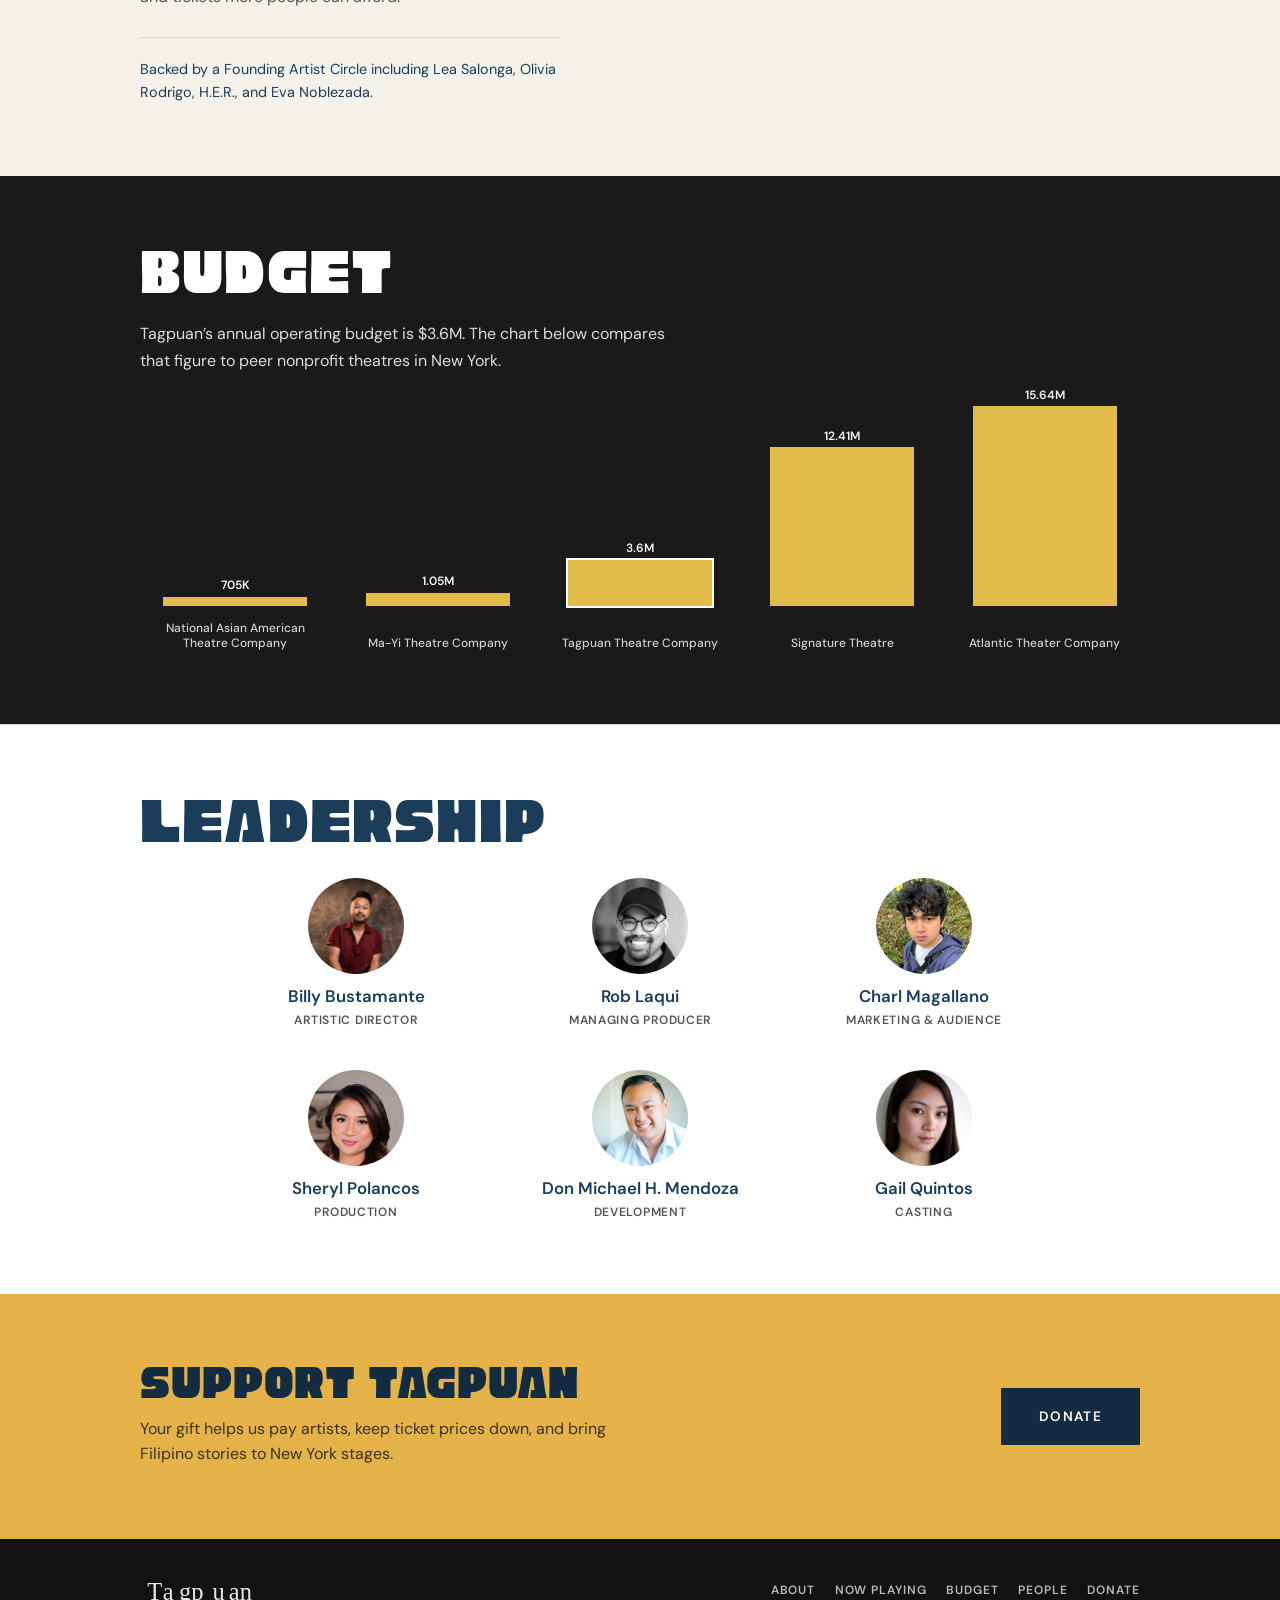
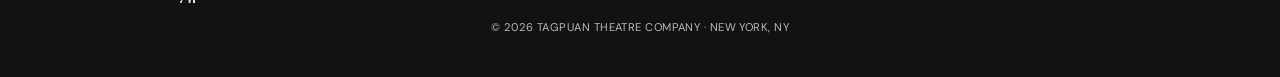
==== commit 4c6ea023: "Clean up docs and chart labels; remove CSS comments. Position budget values above each bar, refresh " ====
--- a/index.html
+++ b/index.html
@@ -98,45 +98,55 @@
           <div class="bars" role="list">
             <div class="bar" role="listitem">
               <div class="bar-body">
-                <span class="bar-value">705K</span>
-                <div class="bar-track">
-                  <span class="bar-fill" style="--scale: 0.0451"></span>
+                <div class="bar-track">
+                  <div class="bar-stack">
+                    <span class="bar-value">705K</span>
+                    <span class="bar-fill" style="--scale: 0.0451"></span>
+                  </div>
                 </div>
               </div>
               <span class="bar-label">National Asian American Theatre Company</span>
             </div>
             <div class="bar" role="listitem">
               <div class="bar-body">
-                <span class="bar-value">1.05M</span>
-                <div class="bar-track">
-                  <span class="bar-fill" style="--scale: 0.0671"></span>
+                <div class="bar-track">
+                  <div class="bar-stack">
+                    <span class="bar-value">1.05M</span>
+                    <span class="bar-fill" style="--scale: 0.0671"></span>
+                  </div>
                 </div>
               </div>
               <span class="bar-label">Ma-Yi Theatre Company</span>
             </div>
             <div class="bar bar--tagpuan" role="listitem">
               <div class="bar-body">
-                <span class="bar-value">3.6M</span>
-                <div class="bar-track">
-                  <span class="bar-fill" style="--scale: 0.2302"></span>
+                <div class="bar-track">
+                  <div class="bar-stack">
+                    <span class="bar-value">3.6M</span>
+                    <span class="bar-fill" style="--scale: 0.2302"></span>
+                  </div>
                 </div>
               </div>
               <span class="bar-label">Tagpuan Theatre Company</span>
             </div>
             <div class="bar" role="listitem">
               <div class="bar-body">
-                <span class="bar-value">12.41M</span>
-                <div class="bar-track">
-                  <span class="bar-fill" style="--scale: 0.7935"></span>
+                <div class="bar-track">
+                  <div class="bar-stack">
+                    <span class="bar-value">12.41M</span>
+                    <span class="bar-fill" style="--scale: 0.7935"></span>
+                  </div>
                 </div>
               </div>
               <span class="bar-label">Signature Theatre</span>
             </div>
             <div class="bar" role="listitem">
               <div class="bar-body">
-                <span class="bar-value">15.64M</span>
-                <div class="bar-track">
-                  <span class="bar-fill" style="--scale: 1"></span>
+                <div class="bar-track">
+                  <div class="bar-stack">
+                    <span class="bar-value">15.64M</span>
+                    <span class="bar-fill" style="--scale: 1"></span>
+                  </div>
                 </div>
               </div>
               <span class="bar-label">Atlantic Theater Company</span>
--- a/styles.css
+++ b/styles.css
@@ -1,4 +1,3 @@
-/* Tagpuan — Atlantic-simple layout, poster + infographic palette */
 @font-face {
   font-family: "Cubao";
   src: url("Cubao/CubaoFree2-Regular.ttf") format("truetype");
@@ -65,7 +64,6 @@
   scroll-margin-top: var(--header-offset);
 }
 
-/* Type */
 .block-title,
 h1,
 h2,
@@ -84,7 +82,6 @@
   margin: 0 0 1.5rem;
 }
 
-/* Header — overlays hero image */
 .site-header {
   position: absolute;
   top: 0;
@@ -175,7 +172,6 @@
   transform: translateY(-7px) rotate(-45deg);
 }
 
-/* Buttons */
 .btn {
   display: inline-block;
   padding: 0.65rem 1.4rem;
@@ -194,7 +190,6 @@
   color: var(--cream);
 }
 
-/* Hero — image with nav + welcome text on top */
 .hero {
   position: relative;
   min-height: min(88vh, 720px);
@@ -247,7 +242,6 @@
   text-shadow: 0 1px 12px rgba(0, 0, 0, 0.4);
 }
 
-/* Now playing — poster + info, Atlantic show row */
 .now-playing {
   padding: var(--section-y) 0;
   background: #fff;
@@ -305,7 +299,6 @@
   margin-bottom: 1.5rem;
 }
 
-/* About */
 .about {
   padding: var(--section-y) 0;
   background: var(--cream);
@@ -359,7 +352,6 @@
   }
 }
 
-/* Budget */
 .budget {
   padding: var(--section-y) 0;
   background: var(--charcoal);
@@ -411,6 +403,24 @@
   width: 100%;
 }
 
+.bar-track {
+  --bar-max-h: 200px;
+  display: flex;
+  align-items: flex-end;
+  justify-content: center;
+  width: 100%;
+  max-width: 9rem;
+  height: var(--bar-max-h);
+}
+
+.bar-stack {
+  display: flex;
+  flex-direction: column;
+  align-items: center;
+  justify-content: flex-end;
+  width: 100%;
+}
+
 .bar-value {
   font-family: var(--body);
   font-size: 0.75rem;
@@ -422,19 +432,10 @@
   color: rgba(255, 255, 255, 0.95);
 }
 
-.bar-track {
-  display: flex;
-  align-items: flex-end;
-  justify-content: center;
-  width: 100%;
-  max-width: 9rem;
-  height: 200px;
-}
-
 .bar-fill {
   display: block;
   width: 100%;
-  height: calc(var(--scale, 0) * 100%);
+  height: calc(var(--scale, 0) * var(--bar-max-h));
   background: var(--gold-chart);
 }
 
@@ -458,7 +459,6 @@
   text-wrap: balance;
 }
 
-/* People — simple photo grid */
 .people {
   padding: var(--section-y) 0;
   background: #fff;
@@ -508,7 +508,6 @@
   color: var(--muted);
 }
 
-/* Support CTA */
 .cta-band {
   padding: var(--section-y) 0;
   background: var(--gold);
@@ -551,7 +550,6 @@
   color: var(--navy-deep);
 }
 
-/* Footer */
 .site-footer {
   padding: 2.5rem 0;
   background: var(--ink);
@@ -612,7 +610,6 @@
   overflow: hidden;
 }
 
-/* Tablet / mobile layout */
 @media (max-width: 768px) {
   .show-card {
     grid-template-columns: 1fr;
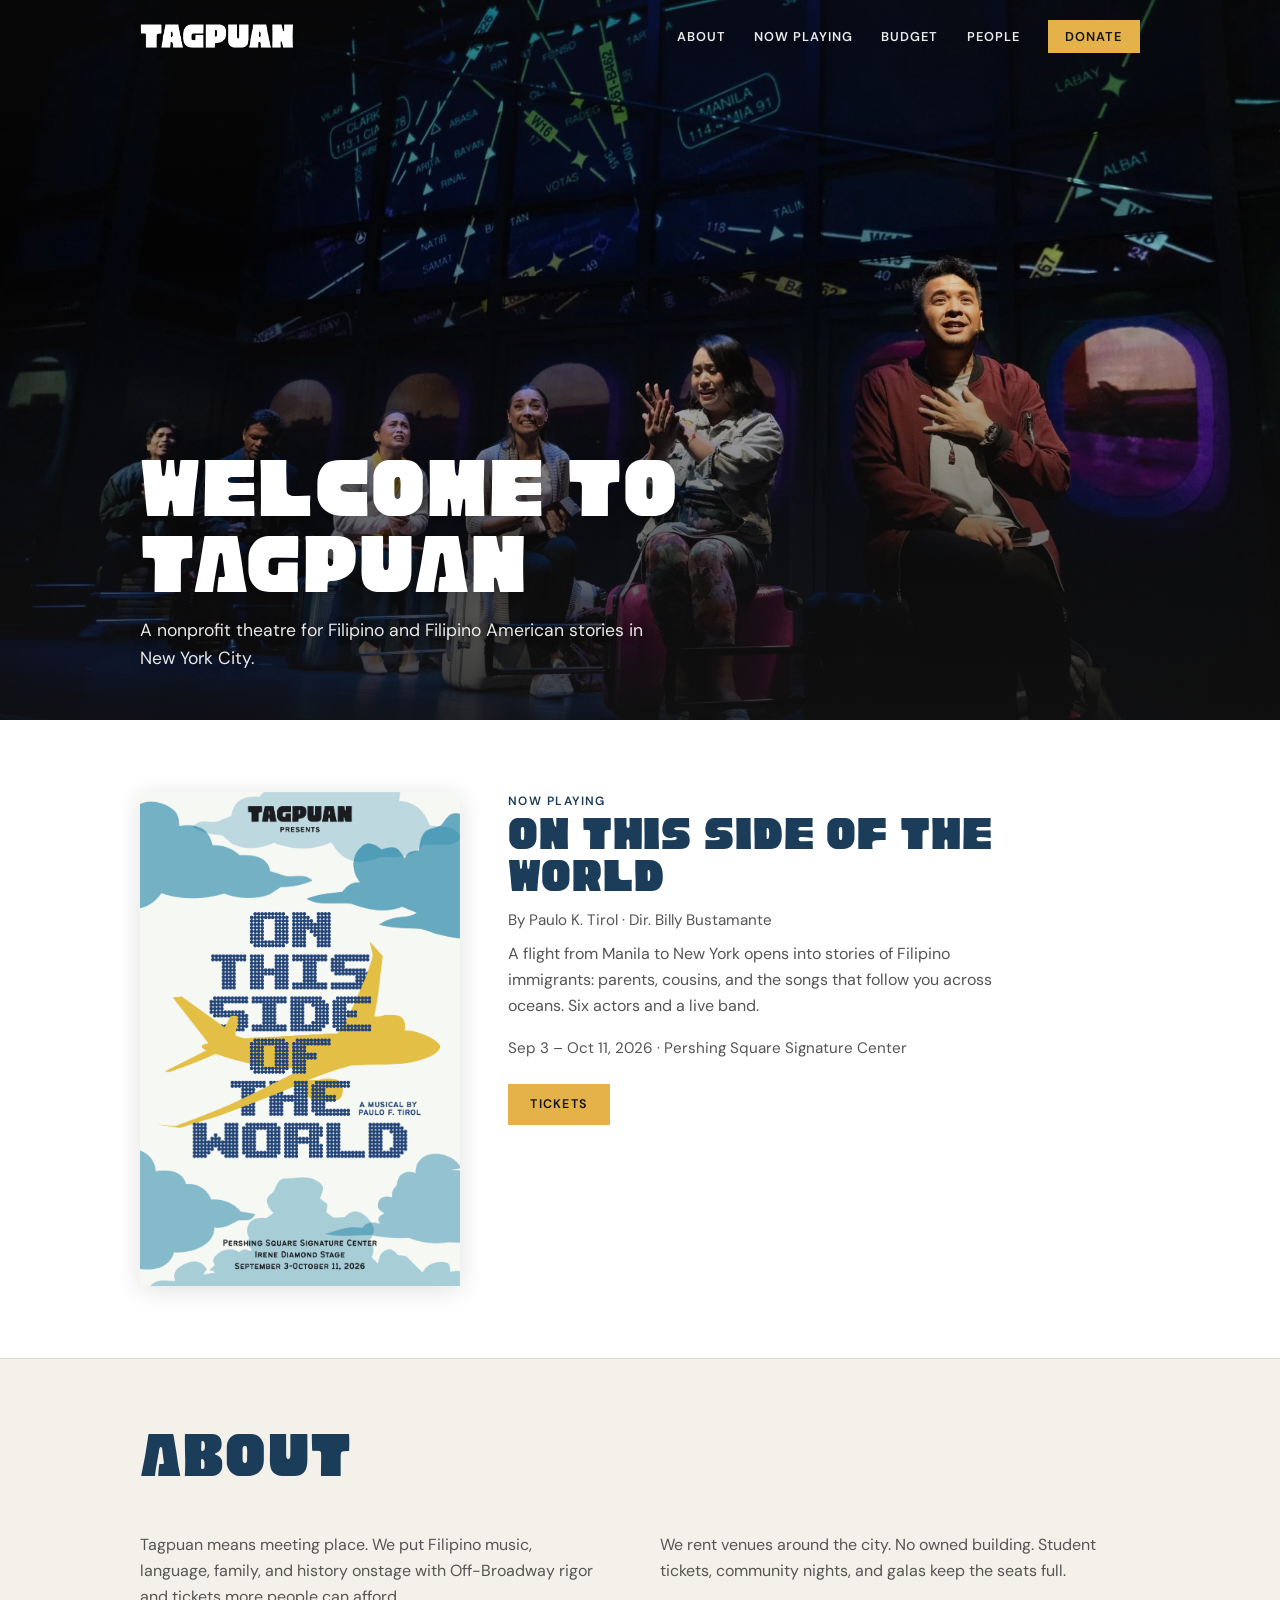
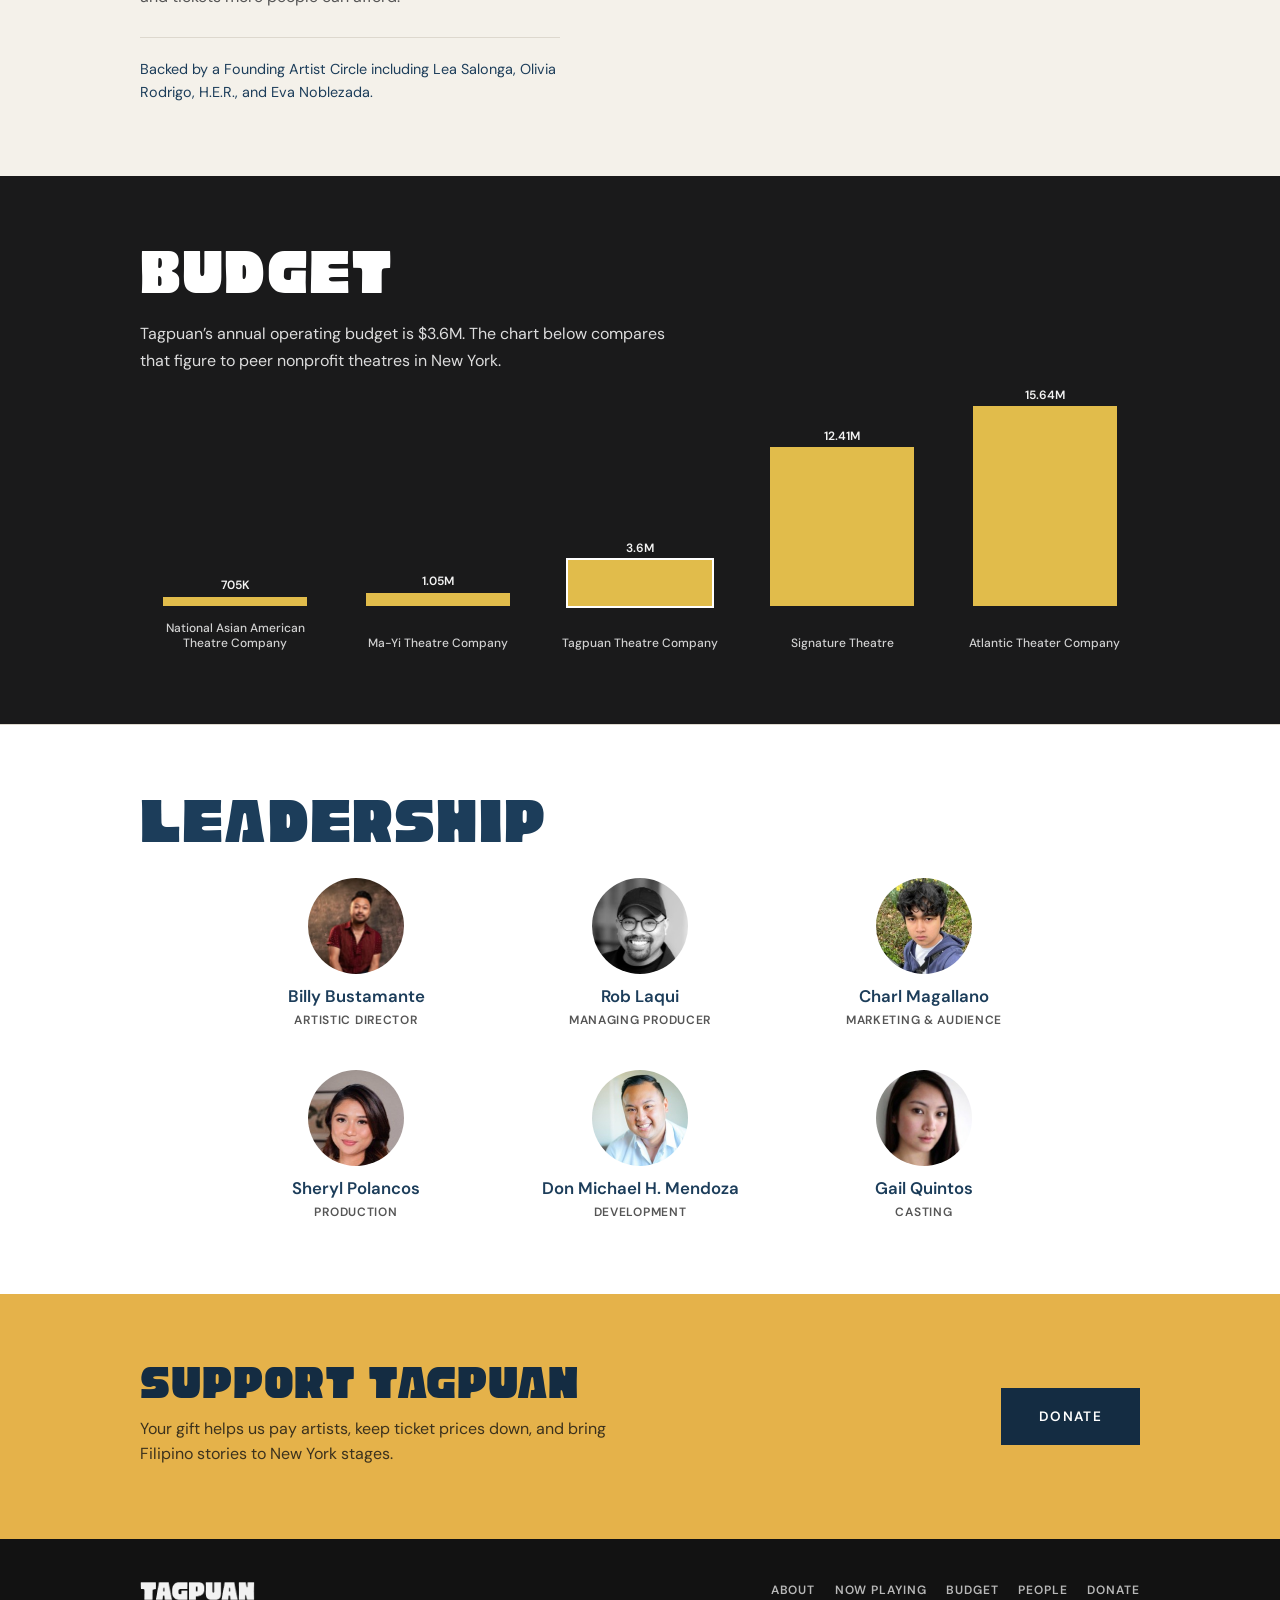
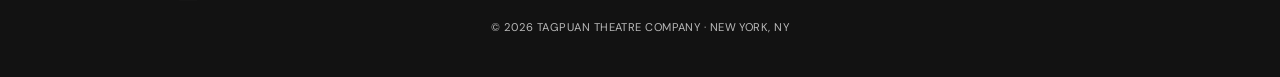
==== commit b959a499: "Switch site logo from SVG to Tagpuan.png. Add PNG asset and update header, footer, and blend styles " ====
--- a/index.html
+++ b/index.html
@@ -16,7 +16,7 @@
       <header class="site-header">
         <nav class="nav" aria-label="Main">
           <a class="logo" href="#">
-            <img src="Tagpuan.svg" alt="Tagpuan" width="130" height="27" />
+            <img src="Tagpuan.png" alt="Tagpuan" width="154" height="32" />
           </a>
           <button class="nav-toggle" type="button" aria-expanded="false" aria-controls="nav-menu" aria-label="Open menu">
             <span></span><span></span><span></span>
@@ -208,7 +208,7 @@
 
   <footer class="site-footer">
     <div class="wrap footer-wrap">
-      <img src="Tagpuan.svg" alt="" class="footer-logo" width="130" height="27" />
+      <img src="Tagpuan.png" alt="" class="footer-logo" width="154" height="32" />
       <nav aria-label="Footer">
         <a href="#about">About</a>
         <a href="#show">Now Playing</a>
--- a/styles.css
+++ b/styles.css
@@ -104,6 +104,7 @@
 .logo img {
   height: 32px;
   width: auto;
+  mix-blend-mode: screen;
 }
 
 .nav-links {
@@ -568,8 +569,8 @@
   grid-column: 1;
   grid-row: 1;
   height: 24px;
-  filter: brightness(0) invert(1);
-  opacity: 0.9;
+  width: auto;
+  opacity: 0.95;
   justify-self: start;
 }
 
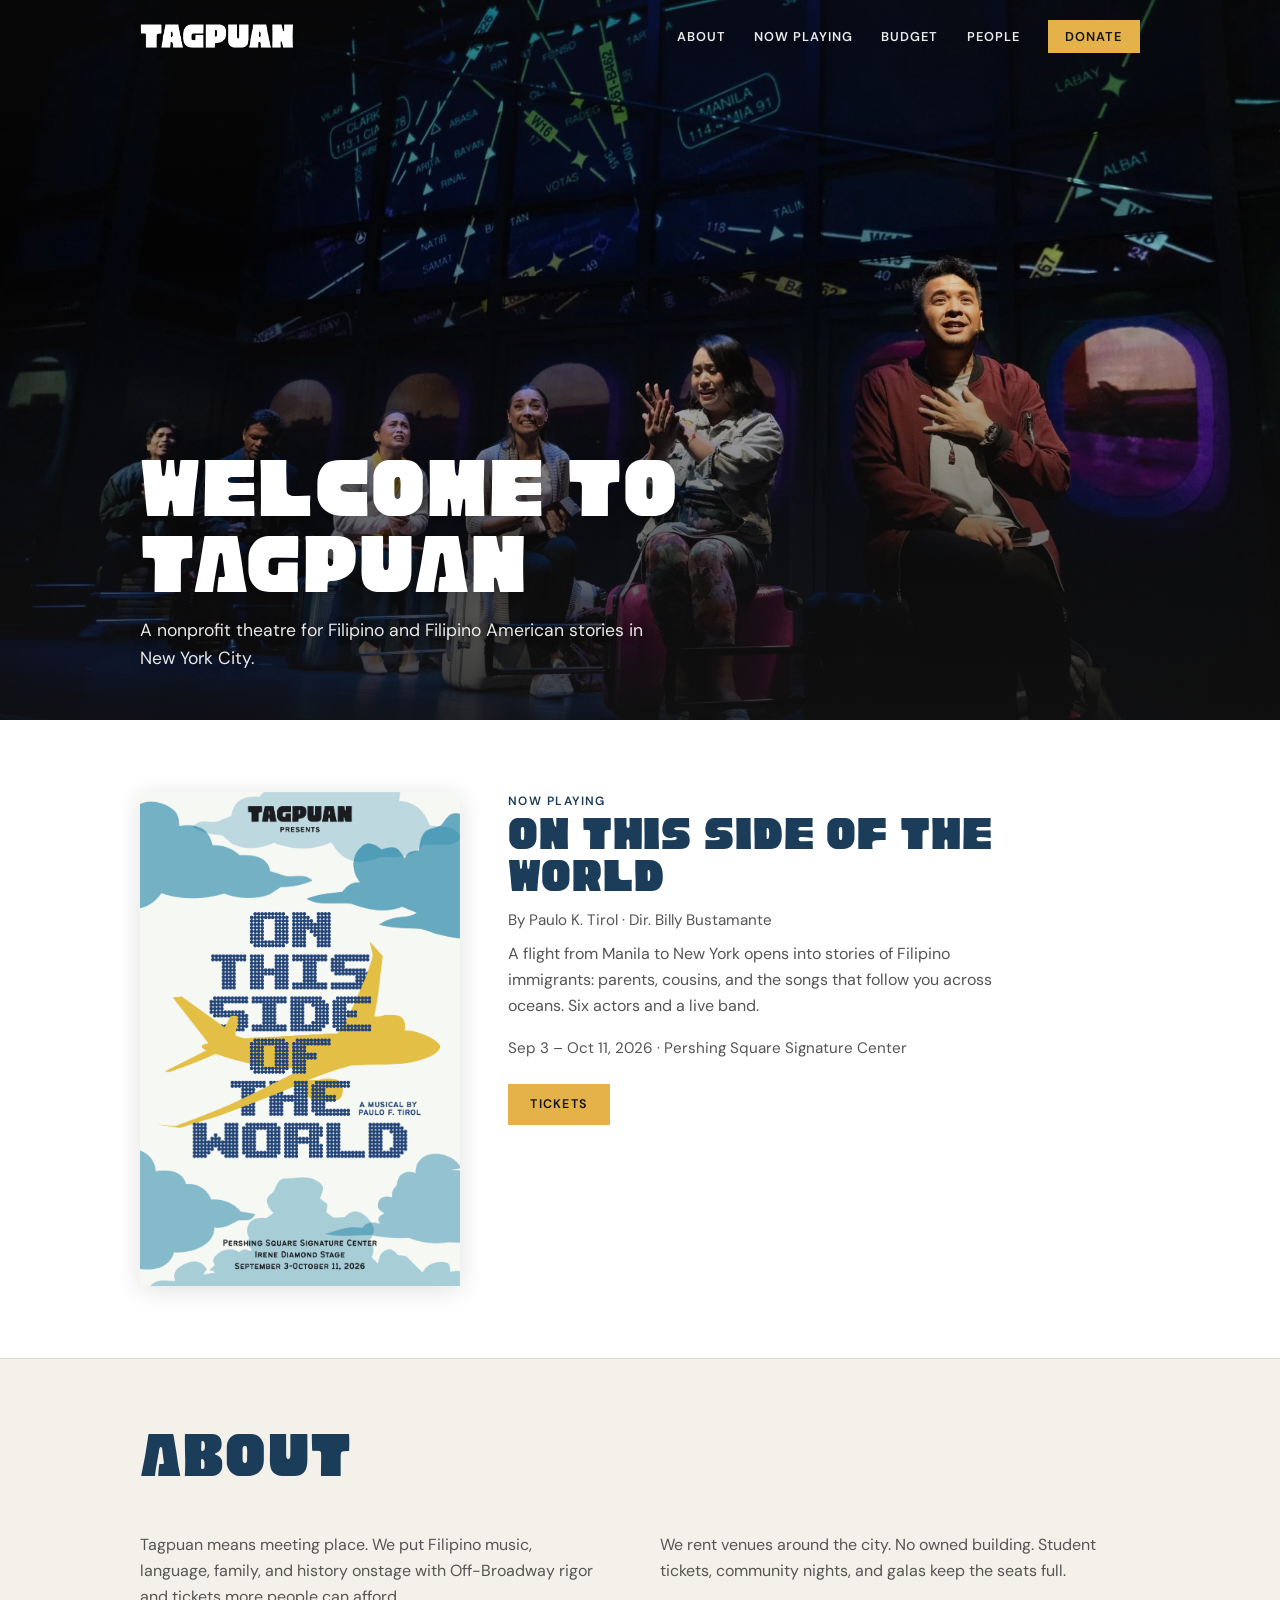
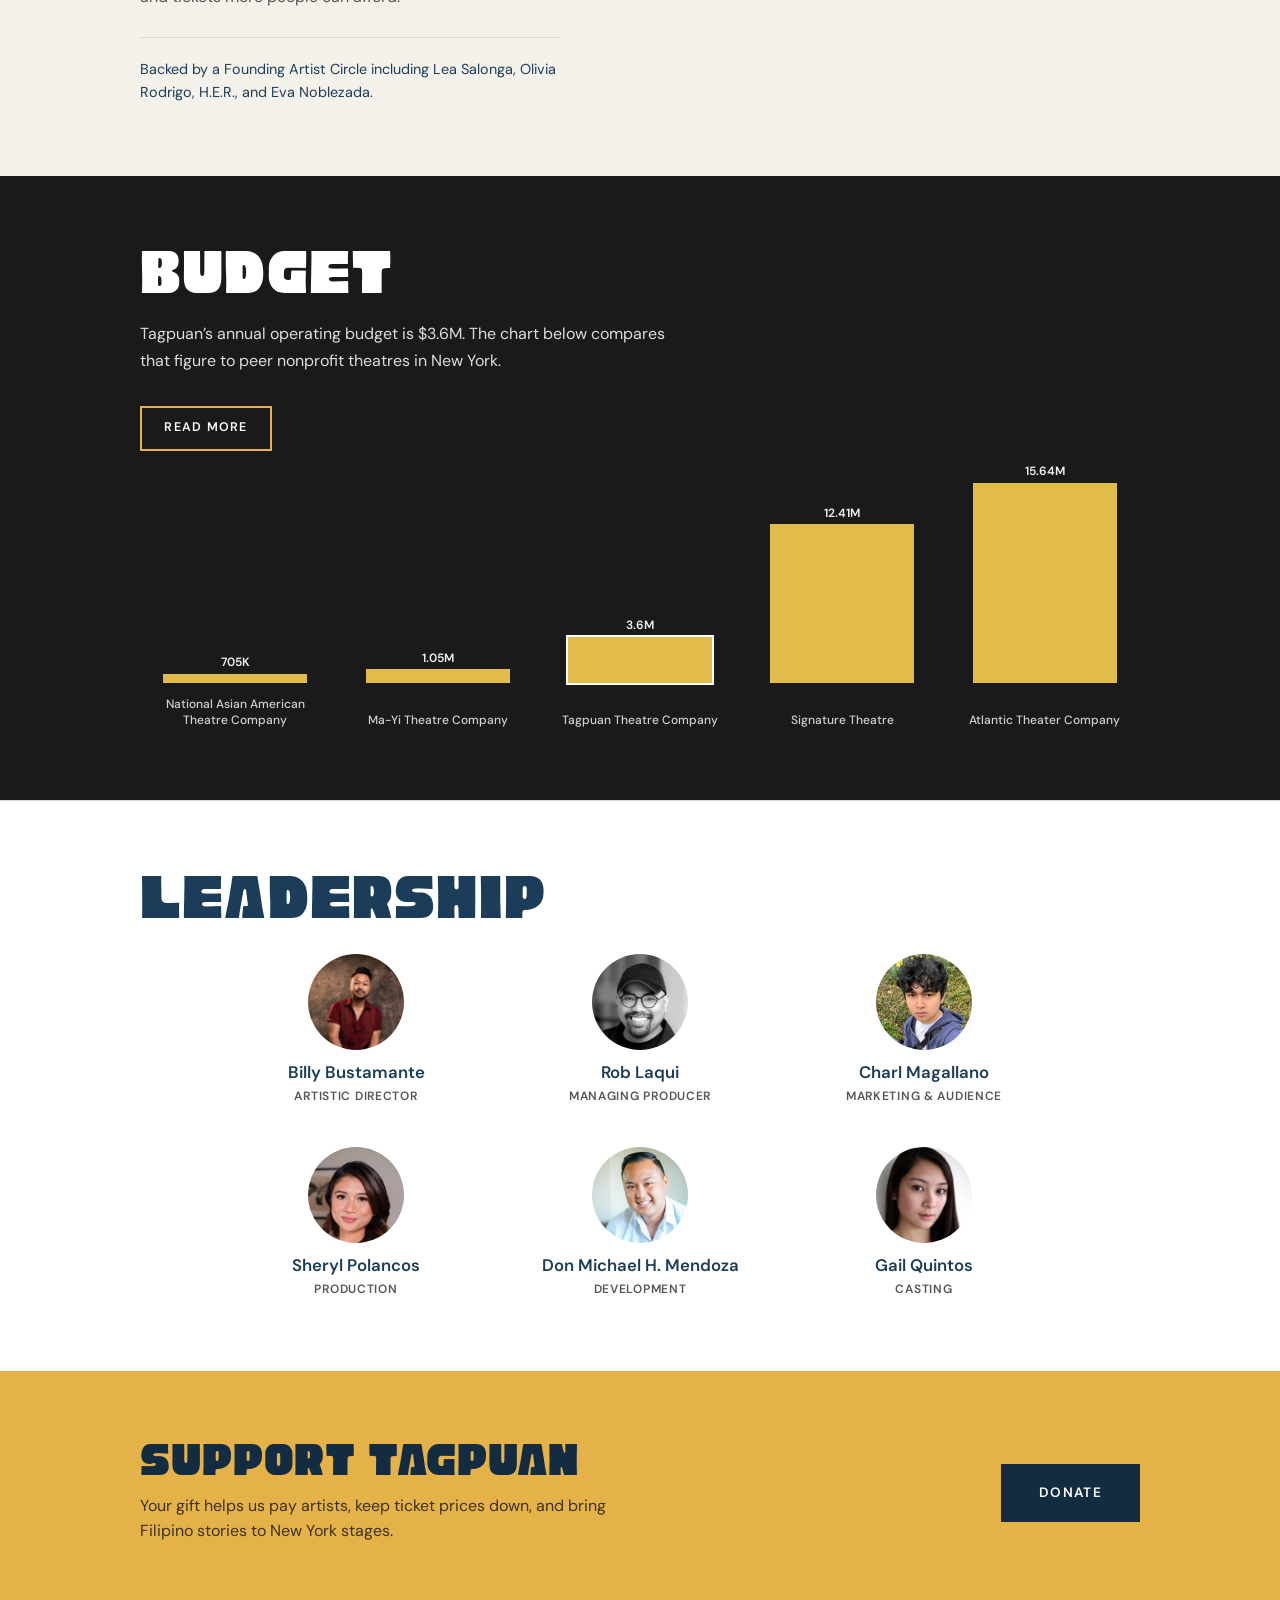
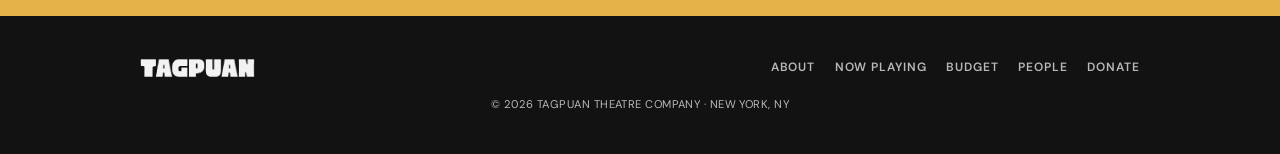
==== commit a46a580e: "Add budget infographic page and Read more link from main site. New budget.html covers peer ladder, t" ====
--- a/index.html
+++ b/index.html
@@ -94,6 +94,9 @@
         <p class="budget-note">
           Tagpuan’s annual operating budget is $3.6M. The chart below compares that figure to peer nonprofit theatres in New York.
         </p>
+        <p class="budget-more">
+          <a class="btn btn-read-more" href="budget.html">Read more</a>
+        </p>
         <figure class="budget-chart" aria-label="Annual operating budgets: National Asian American Theatre Company, Ma-Yi Theatre Company, Tagpuan Theatre Company, Signature Theatre, Atlantic Theater Company">
           <div class="bars" role="list">
             <div class="bar" role="listitem">
@@ -155,7 +158,6 @@
         </figure>
       </div>
     </section>
-
 
     <section id="people" class="people">
       <div class="wrap">
--- a/styles.css
+++ b/styles.css
@@ -796,3 +796,385 @@
     grid-row: 3;
   }
 }
+
+.budget-more {
+  margin: 0 0 2rem;
+}
+
+.btn-read-more {
+  background: transparent;
+  color: #fff;
+  border: 2px solid var(--gold);
+}
+
+.btn-read-more:hover {
+  background: var(--gold);
+  color: var(--ink);
+}
+
+.info-page .site-header {
+  display: none;
+}
+
+.info-header {
+  position: sticky;
+  top: 0;
+  z-index: 100;
+  background: var(--navy-deep);
+  border-bottom: 1px solid rgba(255, 255, 255, 0.1);
+}
+
+.info-header-inner {
+  display: flex;
+  align-items: center;
+  justify-content: space-between;
+  padding: 1rem 0;
+}
+
+.info-header .logo img {
+  height: 28px;
+  mix-blend-mode: screen;
+}
+
+.info-back {
+  font-size: 0.8rem;
+  font-weight: 600;
+  letter-spacing: 0.06em;
+  text-transform: uppercase;
+  text-decoration: none;
+  color: rgba(255, 255, 255, 0.85);
+}
+
+.info-back:hover {
+  color: #fff;
+}
+
+.info-main {
+  padding-bottom: 0;
+}
+
+.info-kicker {
+  margin: 2.5rem 0 0.5rem;
+  font-size: 0.75rem;
+  font-weight: 600;
+  letter-spacing: 0.12em;
+  text-transform: uppercase;
+  color: var(--navy);
+}
+
+.info-title {
+  font-family: var(--display);
+  font-size: clamp(2.25rem, 6vw, 3.5rem);
+  color: var(--navy);
+  margin: 0 0 1rem;
+  line-height: 0.95;
+}
+
+.info-lead {
+  margin: 0 0 2rem;
+  max-width: 52ch;
+  color: var(--muted);
+  line-height: 1.65;
+}
+
+.info-section {
+  padding: var(--section-y) 0;
+}
+
+.info-section--dark {
+  background: var(--charcoal);
+  color: #fff;
+}
+
+.info-section--cream {
+  background: var(--cream);
+  border-top: 1px solid var(--line);
+}
+
+.info-heading {
+  font-family: var(--display);
+  font-size: clamp(2rem, 5vw, 2.75rem);
+  color: #fff;
+  margin: 0 0 1.5rem;
+  line-height: 0.95;
+  text-transform: uppercase;
+}
+
+.info-caption,
+.info-note {
+  margin: 1.5rem 0 0;
+  max-width: 48ch;
+  font-size: 0.95rem;
+  line-height: 1.65;
+  color: rgba(255, 255, 255, 0.8);
+}
+
+.info-section:not(.info-section--dark) .info-note {
+  color: var(--muted);
+}
+
+.mission-cards {
+  list-style: none;
+  margin: 0;
+  padding: 0;
+  display: grid;
+  grid-template-columns: repeat(2, 1fr);
+  gap: 1.25rem;
+}
+
+.mission-cards li {
+  padding: 1.25rem 1.35rem;
+  background: #fff;
+  border: 1px solid var(--line);
+}
+
+.mission-cards h3 {
+  font-family: var(--display);
+  font-size: 1.35rem;
+  color: var(--navy);
+  margin: 0 0 0.5rem;
+  text-transform: uppercase;
+}
+
+.mission-cards p {
+  margin: 0;
+  font-size: 0.95rem;
+  color: var(--muted);
+  line-height: 1.5;
+}
+
+.mission-cards__tagpuan {
+  border-color: var(--navy);
+  box-shadow: inset 0 0 0 1px var(--navy);
+}
+
+.math-grid {
+  display: grid;
+  grid-template-columns: repeat(2, 1fr);
+  gap: 1rem;
+  margin-top: 1.5rem;
+}
+
+.math-step {
+  padding: 1.25rem;
+  background: var(--cream);
+  border: 1px solid var(--line);
+}
+
+.math-step--highlight {
+  background: var(--navy);
+  border-color: var(--navy);
+  color: #fff;
+}
+
+.math-step--highlight .math-label,
+.math-step--highlight .math-detail {
+  color: rgba(255, 255, 255, 0.75);
+}
+
+.math-label {
+  display: block;
+  font-size: 0.72rem;
+  font-weight: 600;
+  letter-spacing: 0.08em;
+  text-transform: uppercase;
+  color: var(--muted);
+}
+
+.math-value {
+  display: block;
+  margin: 0.35rem 0 0.2rem;
+  font-family: var(--display);
+  font-size: clamp(1.75rem, 4vw, 2.25rem);
+  color: var(--navy);
+  line-height: 1;
+}
+
+.math-step--highlight .math-value {
+  color: var(--gold);
+}
+
+.math-detail {
+  display: block;
+  font-size: 0.85rem;
+  color: var(--muted);
+}
+
+.income-split {
+  display: grid;
+  grid-template-columns: 1fr auto;
+  align-items: center;
+  gap: 2.5rem;
+}
+
+.income-copy p {
+  margin: 0 0 1.25rem;
+  max-width: 42ch;
+  color: rgba(255, 255, 255, 0.85);
+}
+
+.income-legend {
+  list-style: none;
+  margin: 0;
+  padding: 0;
+  font-size: 0.9rem;
+  line-height: 1.8;
+  color: rgba(255, 255, 255, 0.9);
+}
+
+.swatch {
+  display: inline-block;
+  width: 0.75rem;
+  height: 0.75rem;
+  margin-right: 0.35rem;
+  vertical-align: middle;
+}
+
+.swatch--earned {
+  background: var(--gold-chart);
+}
+
+.swatch--contrib {
+  background: var(--sky);
+}
+
+.pie-wrap {
+  margin: 0;
+  text-align: center;
+}
+
+.pie-chart {
+  width: min(200px, 40vw);
+  height: min(200px, 40vw);
+  margin-inline: auto;
+  border-radius: 50%;
+  background: conic-gradient(
+    var(--gold-chart) 0 32%,
+    var(--sky) 32% 100%
+  );
+}
+
+.pie-caption {
+  margin-top: 0.75rem;
+  font-size: 0.75rem;
+  color: rgba(255, 255, 255, 0.65);
+}
+
+.stacked-budget {
+  list-style: none;
+  margin: 1.5rem 0 0;
+  padding: 0;
+  display: grid;
+  gap: 0.85rem;
+}
+
+.stacked-budget li {
+  display: grid;
+  grid-template-columns: 10rem 1fr 3.5rem;
+  align-items: center;
+  gap: 0.75rem 1rem;
+}
+
+.stacked-label {
+  font-size: 0.85rem;
+  font-weight: 500;
+  color: var(--muted);
+}
+
+.stacked-bar {
+  display: block;
+  height: 1.25rem;
+  background: #fff;
+  border: 1px solid var(--line);
+}
+
+.stacked-fill {
+  display: block;
+  height: 100%;
+  width: calc(var(--pct, 0) * 1%);
+  background: var(--gold-chart);
+}
+
+.stacked-amt {
+  font-size: 0.85rem;
+  font-weight: 600;
+  text-align: right;
+  color: var(--navy);
+}
+
+.impact-grid {
+  list-style: none;
+  margin: 1.5rem 0 0;
+  padding: 0;
+  display: grid;
+  grid-template-columns: repeat(3, 1fr);
+  gap: 1.25rem;
+}
+
+.impact-grid li {
+  padding: 1.25rem;
+  text-align: center;
+  background: var(--cream);
+  border: 1px solid var(--line);
+}
+
+.impact-num {
+  display: block;
+  font-family: var(--display);
+  font-size: clamp(2rem, 5vw, 2.75rem);
+  color: var(--navy);
+  line-height: 1;
+}
+
+.impact-label {
+  display: block;
+  margin-top: 0.4rem;
+  font-size: 0.8rem;
+  font-weight: 600;
+  letter-spacing: 0.04em;
+  text-transform: uppercase;
+  color: var(--muted);
+  line-height: 1.35;
+}
+
+.info-cta-wrap {
+  margin-top: 2rem;
+  text-align: center;
+}
+
+@media (max-width: 720px) {
+  .mission-cards {
+    grid-template-columns: 1fr;
+  }
+
+  .math-grid {
+    grid-template-columns: 1fr;
+  }
+
+  .income-split {
+    grid-template-columns: 1fr;
+  }
+
+  .pie-wrap {
+    order: -1;
+  }
+
+  .stacked-budget li {
+    grid-template-columns: 1fr;
+    gap: 0.35rem;
+  }
+
+  .stacked-amt {
+    text-align: left;
+  }
+
+  .impact-grid {
+    grid-template-columns: repeat(2, 1fr);
+  }
+}
+
+@media (max-width: 480px) {
+  .impact-grid {
+    grid-template-columns: 1fr;
+  }
+}
